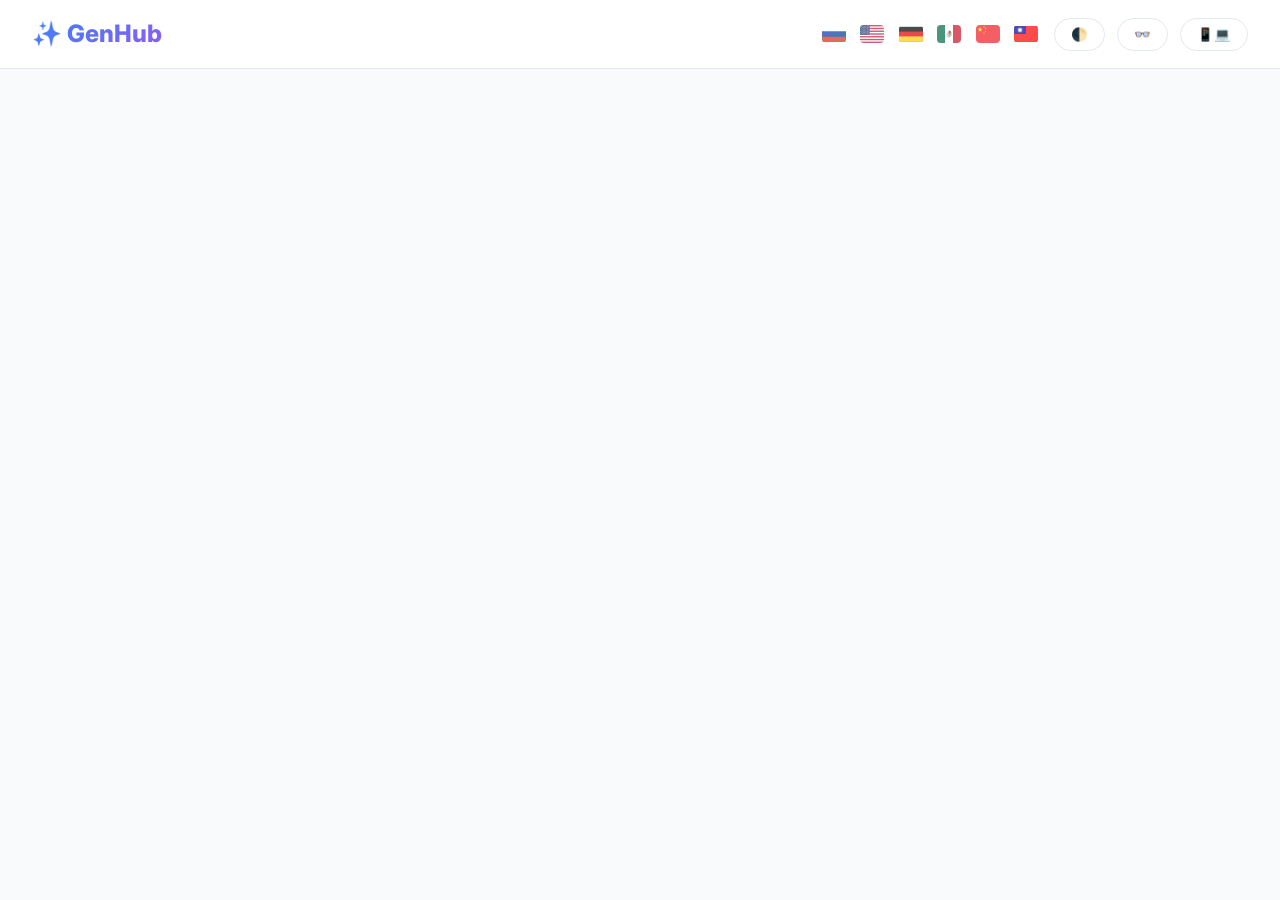
==== index.html @ 709b691a "Коммит" ====
<!DOCTYPE html><html lang="ru"><head><meta charset="UTF-8"><meta name="viewport" content="width=device-width,initial-scale=1,viewport-fit=cover"><title>Ultimate Generator Hub | 20+ tools & calculators</title><meta name="description" content="Мощнейший набор генераторов и калькуляторов: пароли, Minecraft, цвета, числа, QR, ИМТ, монетка, кубики, конвертер валют и многое другое. Адаптивный, 6 языков, доступность."><meta name="keywords" content="генератор паролей, калькулятор майнкрафт, генератор чисел, генератор имен, случайный факт, qr код, бросок кубика, конвертер валют, ИМТ, генератор цветов, генератор uuid, xkcd password, шутки, хештеги, девизы"><meta name="author" content="Generator Hub"><meta name="robots" content="index,follow"><meta name="googlebot" content="index,follow"><meta name="revisit-after" content="1 day"><meta name="language" content="ru"><meta name="distribution" content="global"><meta name="rating" content="general"><meta name="referrer" content="strict-origin-when-cross-origin"><meta name="format-detection" content="telephone=no"><meta name="theme-color" content="#1a1a2e" media="(prefers-color-scheme: dark)"><meta name="theme-color" content="#f5f5f7" media="(prefers-color-scheme: light)"><meta name="apple-mobile-web-app-capable" content="yes"><meta name="apple-mobile-web-app-status-bar-style" content="black-translucent"><meta name="apple-mobile-web-app-title" content="GenHub"><meta name="msapplication-TileColor" content="#1a1a2e"><meta name="msapplication-config" content="/browserconfig.xml"><link rel="canonical" href="https://generators-for-everyone.github.io/"><link rel="alternate" hreflang="ru" href="https://generators-for-everyone.github.io/"><link rel="alternate" hreflang="en" href="https://generators-for-everyone.github.io/?lang=en"><link rel="alternate" hreflang="de" href="https://generators-for-everyone.github.io/?lang=de"><link rel="alternate" hreflang="es" href="https://generators-for-everyone.github.io/?lang=es"><link rel="alternate" hreflang="zh-Hans" href="https://generators-for-everyone.github.io/?lang=hans"><link rel="alternate" hreflang="zh-Hant" href="https://generators-for-everyone.github.io/?lang=hant"><link rel="alternate" hreflang="x-default" href="https://generators-for-everyone.github.io/"><meta property="og:type" content="website"><meta property="og:url" content="https://generators-for-everyone.github.io/"><meta property="og:title" content="Ultimate Generator Hub"><meta property="og:description" content="20+ генераторов, калькуляторы для Minecraft, пароли, числа, QR, ИМТ, кубики и монетки – всё в одном месте."><meta property="og:image" content="https://generators-for-everyone.github.io/assets/og-image.jpg"><meta property="og:image:width" content="1200"><meta property="og:image:height" content="630"><meta property="og:locale" content="ru_RU"><meta property="og:locale:alternate" content="en_US"><meta property="og:locale:alternate" content="de_DE"><meta property="og:locale:alternate" content="es_ES"><meta property="og:locale:alternate" content="zh_CN"><meta property="og:locale:alternate" content="zh_TW"><meta property="og:site_name" content="Generator Hub"><meta name="twitter:card" content="summary_large_image"><meta name="twitter:url" content="https://generators-for-everyone.github.io/"><meta name="twitter:title" content="Ultimate Generator Hub"><meta name="twitter:description" content="Мощный мультитул: генераторы, калькуляторы, инструменты для Minecraft, доступность, 6 языков."><meta name="twitter:image" content="https://generators-for-everyone.github.io/assets/twitter-image.jpg"><link rel="icon" type="image/svg+xml" href="/assets/favicon/favicon.svg"><link rel="icon" type="image/png" sizes="16x16" href="/assets/favicon/favicon-16x16.png"><link rel="icon" type="image/png" sizes="32x32" href="/assets/favicon/favicon-32x32.png"><link rel="icon" type="image/png" sizes="48x48" href="/assets/favicon/favicon-48x48.png"><link rel="icon" type="image/png" sizes="96x96" href="/assets/favicon/favicon-96x96.png"><link rel="icon" type="image/png" sizes="120x120" href="/assets/favicon/favicon-120x120.png"><link rel="icon" type="image/png" sizes="180x180" href="/assets/favicon/favicon-180x180.png"><link rel="icon" type="image/x-icon" href="/assets/favicon/favicon.ico"><link rel="icon" type="image/webp" sizes="16x16" href="/assets/favicon/favicon-16x16.webp"><link rel="icon" type="image/webp" sizes="32x32" href="/assets/favicon/favicon-32x32.webp"><link rel="icon" type="image/webp" sizes="48x48" href="/assets/favicon/favicon-48x48.webp"><link rel="icon" type="image/webp" sizes="120x120" href="/assets/favicon/favicon-120x120.webp"><link rel="apple-touch-icon" href="/assets/favicon/apple-touch-icon.png"><link rel="apple-touch-icon" sizes="57x57" href="/assets/favicon/apple-icon-57x57.png"><link rel="apple-touch-icon" sizes="60x60" href="/assets/favicon/apple-icon-60x60.png"><link rel="apple-touch-icon" sizes="72x72" href="/assets/favicon/apple-icon-72x72.png"><link rel="apple-touch-icon" sizes="76x76" href="/assets/favicon/apple-icon-76x76.png"><link rel="apple-touch-icon" sizes="114x114" href="/assets/favicon/apple-icon-114x114.png"><link rel="apple-touch-icon" sizes="120x120" href="/assets/favicon/apple-touch-icon-120x120.png"><link rel="apple-touch-icon" sizes="144x144" href="/assets/favicon/apple-touch-icon-144x144.png"><link rel="apple-touch-icon" sizes="152x152" href="/assets/favicon/apple-touch-icon-152x152.png"><link rel="apple-touch-icon" sizes="167x167" href="/assets/favicon/apple-touch-icon-167x167.png"><link rel="apple-touch-icon" sizes="180x180" href="/assets/favicon/apple-icon-180x180.png"><link rel="mask-icon" href="/assets/favicon/maskable-icon-512x512.png" color="#5bbad5"><link rel="manifest" href="/manifest.json"><meta name="msapplication-TileImage" content="/assets/favicon/mstile-150x150.png"><meta name="msapplication-square70x70logo" content="/assets/favicon/mstile-70x70.png"><meta name="msapplication-square150x150logo" content="/assets/favicon/mstile-150x150.png"><meta name="msapplication-square310x310logo" content="/assets/favicon/mstile-310x310.png"><link rel="shortcut icon" href="/assets/favicon/favicon.ico"><link rel="preconnect" href="https://fonts.googleapis.com"><link rel="preconnect" href="https://fonts.gstatic.com" crossorigin><link href="https://fonts.googleapis.com/css2?family=Inter:opsz,wght@14..32,300..700&family=Roboto+Mono&display=swap" rel="stylesheet"><link rel="stylesheet" href="/style.css"><script src="/script.js" defer></script><script type="application/ld+json">{"@context":"https://schema.org","@type":"WebSite","name":"Ultimate Generator Hub","url":"https://generators-for-everyone.github.io/","description":"Мощнейший набор генераторов и калькуляторов","potentialAction":{"@type":"SearchAction","target":"https://generators-for-everyone.github.io/?q={search_term_string}","query-input":"required name=search_term_string"},"inLanguage":["ru","en","de","es","zh","zh"]}</script></head><body><div id="accessibility-panel" class="a11y-panel hidden"><button id="zoom-out" data-i18n="zoomOut" aria-label="Уменьшить масштаб">A-</button><button id="zoom-reset" data-i18n="zoomReset" aria-label="Сброс">A</button><button id="zoom-in" data-i18n="zoomIn" aria-label="Увеличить масштаб">A+</button><button id="toggle-serif" data-i18n="toggleSerif" aria-label="Шрифт с засечками">Serif</button><button id="toggle-contrast" data-i18n="toggleContrast" aria-label="Высокий контраст">Контраст</button></div><header class="app-header"><div class="logo" data-i18n="logo">✨ GenHub</div><div class="controls"><div class="lang-switcher"><button data-lang="ru" class="lang-btn"><img src="/assets/lang/ru.svg" alt="Русский" width="24" height="18"></button><button data-lang="en" class="lang-btn"><img src="/assets/lang/en.svg" alt="English" width="24" height="18"></button><button data-lang="de" class="lang-btn"><img src="/assets/lang/de.svg" alt="Deutsch" width="24" height="18"></button><button data-lang="es" class="lang-btn"><img src="/assets/lang/es.svg" alt="Español" width="24" height="18"></button><button data-lang="hans" class="lang-btn"><img src="/assets/lang/hans.svg" alt="简体中文" width="24" height="18"></button><button data-lang="hant" class="lang-btn"><img src="/assets/lang/hant.svg" alt="繁體中文" width="24" height="18"></button></div><button id="theme-toggle" data-i18n="themeToggle" aria-label="Тема">🌓</button><button id="accessibility-toggle" data-i18n="accessibilityToggle" aria-label="Версия для слабовидящих">👓</button><button id="version-toggle" data-i18n="versionToggle" aria-label="Версия сайта">📱💻</button></div></header><main><div class="generator-grid" id="generator-grid"></div></main><nav class="mobile-tabbar" id="mobile-tabbar"><button data-category="all" class="tab-btn active" data-i18n="tabAll">🏠 Все</button><button data-category="security" class="tab-btn" data-i18n="tabSecurity">🔐 Пароли</button><button data-category="minecraft" class="tab-btn" data-i18n="tabMinecraft">⛏️ Minecraft</button><button data-category="math" class="tab-btn" data-i18n="tabMath">📊 Калькуляторы</button><button data-category="fun" class="tab-btn" data-i18n="tabFun">🎲 Развлечения</button></nav></body></html>
---- style.css ----
*{margin:0;padding:0;box-sizing:border-box}body{font-family:'Inter',sans-serif;background:var(--bg);color:var(--text);transition:background 0.2s,color 0.2s;line-height:1.5}:root{--bg:#f8fafc;--surface:#ffffff;--text:#0f172a;--border:#e2e8f0;--primary:#3b82f6;--primary-dark:#2563eb;--card-shadow:0 4px 6px -1px rgb(0 0 0 / 0.1)}body.dark{--bg:#0f172a;--surface:#1e293b;--text:#f1f5f9;--border:#334155;--primary:#60a5fa}body.high-contrast{--bg:#000000;--surface:#111111;--text:#ffffff;--border:#ffffff;--primary:#ffff00;--primary-dark:#cccc00}body.serif{font-family:'Times New Roman',Georgia,serif}body.mobile-view .generator-grid{max-width:480px;margin:0 auto}body.zoom-125{font-size:1.25rem}body.zoom-150{font-size:1.5rem}.app-header{display:flex;justify-content:space-between;align-items:center;padding:1rem 2rem;background:var(--surface);border-bottom:1px solid var(--border);position:sticky;top:0;z-index:100;flex-wrap:wrap;gap:1rem}.logo{font-size:1.5rem;font-weight:800;background:linear-gradient(135deg,var(--primary),#8b5cf6);-webkit-background-clip:text;background-clip:text;color:transparent}.controls{display:flex;gap:0.75rem;align-items:center}.lang-switcher{display:flex;gap:0.4rem;flex-wrap:wrap}.lang-btn{background:none;border:none;cursor:pointer;opacity:0.7;transition:0.2s;padding:4px;border-radius:8px}.lang-btn.active{opacity:1;background:var(--primary);padding:4px 8px}.lang-btn img{display:block;border-radius:4px}button{background:var(--surface);border:1px solid var(--border);padding:0.5rem 1rem;border-radius:40px;cursor:pointer;font-weight:500;color:var(--text);transition:0.2s}button:hover{background:var(--primary);color:white;border-color:var(--primary)}.a11y-panel{background:var(--surface);border-bottom:2px solid var(--primary);padding:0.75rem 2rem;display:flex;gap:1rem;flex-wrap:wrap;justify-content:center;position:sticky;top:70px;z-index:99;backdrop-filter:blur(8px)}.a11y-panel.hidden{display:none}.generator-grid{display:grid;grid-template-columns:repeat(auto-fill,minmax(340px,1fr));gap:1.5rem;padding:2rem;max-width:1600px;margin:0 auto}.card{background:var(--surface);border-radius:24px;padding:1.5rem;border:1px solid var(--border);box-shadow:var(--card-shadow);transition:transform 0.2s,box-shadow 0.2s}.card:hover{transform:translateY(-4px);box-shadow:0 20px 25px -12px rgb(0 0 0 / 0.25)}.card h3{font-size:1.4rem;margin-bottom:0.75rem;display:flex;align-items:center;gap:0.5rem}.card .output{background:var(--bg);padding:0.75rem;border-radius:16px;font-family:'Roboto Mono',monospace;word-break:break-all;margin:1rem 0;border:1px solid var(--border)}.input-group{display:flex;flex-wrap:wrap;gap:0.5rem;margin-bottom:1rem;align-items:center}input,select{background:var(--bg);border:1px solid var(--border);padding:0.5rem 0.75rem;border-radius:12px;color:var(--text);flex:1}.btn-generate{background:var(--primary);color:white;border:none;padding:0.5rem 1.2rem;font-weight:600}.btn-generate:hover{background:var(--primary-dark)}.mobile-tabbar{display:none;position:fixed;bottom:0;left:0;right:0;background:var(--surface);border-top:1px solid var(--border);padding:0.5rem;justify-content:space-around;z-index:200;backdrop-filter:blur(12px)}.tab-btn{background:transparent;border:none;font-size:0.85rem;padding:0.5rem;flex:1;text-align:center}.tab-btn.active{background:var(--primary);color:white;border-radius:40px}@media (max-width:768px){.generator-grid{padding:1rem;gap:1rem}.app-header{padding:0.75rem 1rem}.mobile-tabbar{display:flex}.controls .lang-switcher button img{width:20px;height:15px}}@media (max-width:480px){.generator-grid{grid-template-columns:1fr}.card{padding:1rem}}
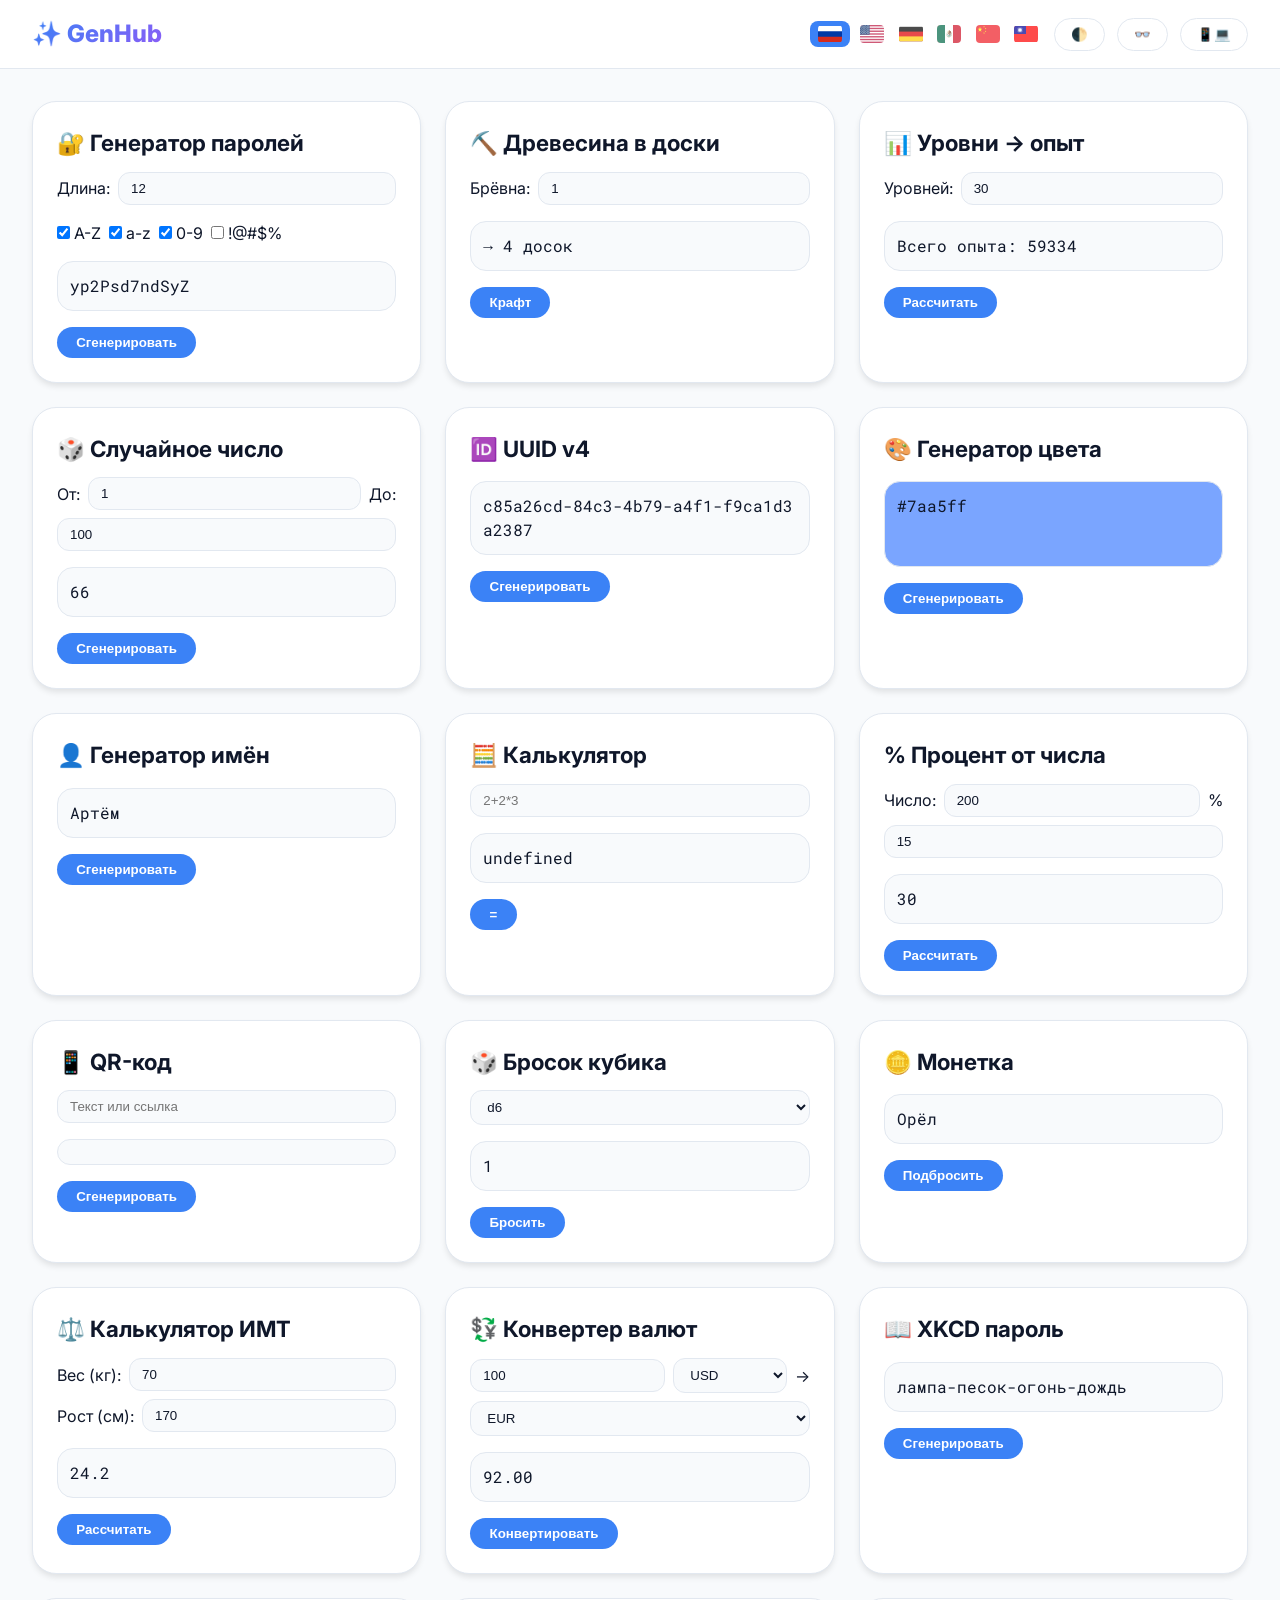
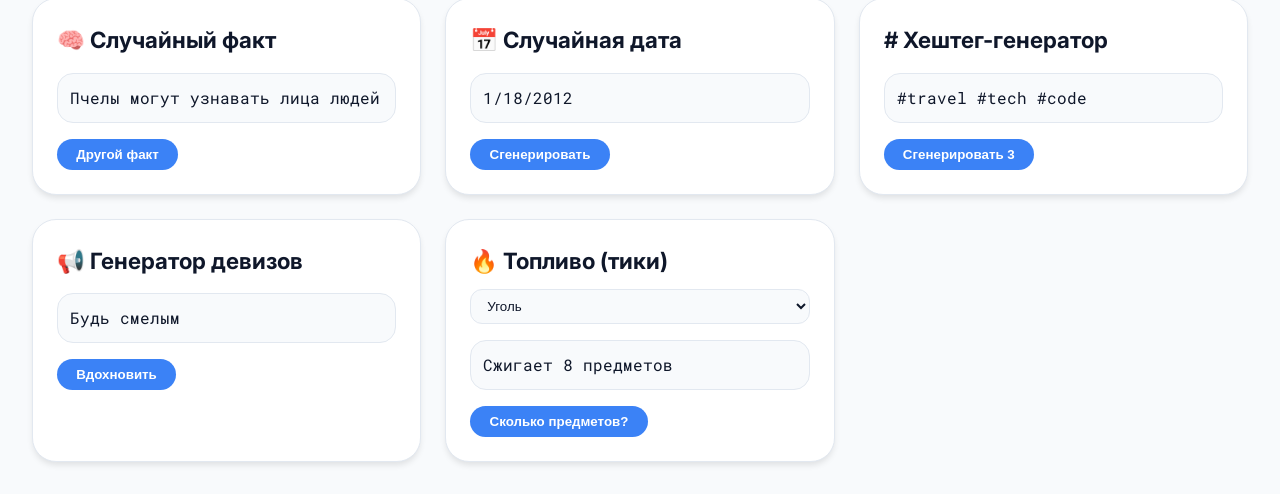
==== commit a4b1610e: "Коммит" ====
--- a/index.html
+++ b/index.html
@@ -1 +1 @@
-<!DOCTYPE html><html lang="ru"><head><meta charset="UTF-8"><meta name="viewport" content="width=device-width,initial-scale=1,viewport-fit=cover"><title>Ultimate Generator Hub | 20+ tools & calculators</title><meta name="description" content="Мощнейший набор генераторов и калькуляторов: пароли, Minecraft, цвета, числа, QR, ИМТ, монетка, кубики, конвертер валют и многое другое. Адаптивный, 6 языков, доступность."><meta name="keywords" content="генератор паролей, калькулятор майнкрафт, генератор чисел, генератор имен, случайный факт, qr код, бросок кубика, конвертер валют, ИМТ, генератор цветов, генератор uuid, xkcd password, шутки, хештеги, девизы"><meta name="author" content="Generator Hub"><meta name="robots" content="index,follow"><meta name="googlebot" content="index,follow"><meta name="revisit-after" content="1 day"><meta name="language" content="ru"><meta name="distribution" content="global"><meta name="rating" content="general"><meta name="referrer" content="strict-origin-when-cross-origin"><meta name="format-detection" content="telephone=no"><meta name="theme-color" content="#1a1a2e" media="(prefers-color-scheme: dark)"><meta name="theme-color" content="#f5f5f7" media="(prefers-color-scheme: light)"><meta name="apple-mobile-web-app-capable" content="yes"><meta name="apple-mobile-web-app-status-bar-style" content="black-translucent"><meta name="apple-mobile-web-app-title" content="GenHub"><meta name="msapplication-TileColor" content="#1a1a2e"><meta name="msapplication-config" content="/browserconfig.xml"><link rel="canonical" href="https://generators-for-everyone.github.io/"><link rel="alternate" hreflang="ru" href="https://generators-for-everyone.github.io/"><link rel="alternate" hreflang="en" href="https://generators-for-everyone.github.io/?lang=en"><link rel="alternate" hreflang="de" href="https://generators-for-everyone.github.io/?lang=de"><link rel="alternate" hreflang="es" href="https://generators-for-everyone.github.io/?lang=es"><link rel="alternate" hreflang="zh-Hans" href="https://generators-for-everyone.github.io/?lang=hans"><link rel="alternate" hreflang="zh-Hant" href="https://generators-for-everyone.github.io/?lang=hant"><link rel="alternate" hreflang="x-default" href="https://generators-for-everyone.github.io/"><meta property="og:type" content="website"><meta property="og:url" content="https://generators-for-everyone.github.io/"><meta property="og:title" content="Ultimate Generator Hub"><meta property="og:description" content="20+ генераторов, калькуляторы для Minecraft, пароли, числа, QR, ИМТ, кубики и монетки – всё в одном месте."><meta property="og:image" content="https://generators-for-everyone.github.io/assets/og-image.jpg"><meta property="og:image:width" content="1200"><meta property="og:image:height" content="630"><meta property="og:locale" content="ru_RU"><meta property="og:locale:alternate" content="en_US"><meta property="og:locale:alternate" content="de_DE"><meta property="og:locale:alternate" content="es_ES"><meta property="og:locale:alternate" content="zh_CN"><meta property="og:locale:alternate" content="zh_TW"><meta property="og:site_name" content="Generator Hub"><meta name="twitter:card" content="summary_large_image"><meta name="twitter:url" content="https://generators-for-everyone.github.io/"><meta name="twitter:title" content="Ultimate Generator Hub"><meta name="twitter:description" content="Мощный мультитул: генераторы, калькуляторы, инструменты для Minecraft, доступность, 6 языков."><meta name="twitter:image" content="https://generators-for-everyone.github.io/assets/twitter-image.jpg"><link rel="icon" type="image/svg+xml" href="/assets/favicon/favicon.svg"><link rel="icon" type="image/png" sizes="16x16" href="/assets/favicon/favicon-16x16.png"><link rel="icon" type="image/png" sizes="32x32" href="/assets/favicon/favicon-32x32.png"><link rel="icon" type="image/png" sizes="48x48" href="/assets/favicon/favicon-48x48.png"><link rel="icon" type="image/png" sizes="96x96" href="/assets/favicon/favicon-96x96.png"><link rel="icon" type="image/png" sizes="120x120" href="/assets/favicon/favicon-120x120.png"><link rel="icon" type="image/png" sizes="180x180" href="/assets/favicon/favicon-180x180.png"><link rel="icon" type="image/x-icon" href="/assets/favicon/favicon.ico"><link rel="icon" type="image/webp" sizes="16x16" href="/assets/favicon/favicon-16x16.webp"><link rel="icon" type="image/webp" sizes="32x32" href="/assets/favicon/favicon-32x32.webp"><link rel="icon" type="image/webp" sizes="48x48" href="/assets/favicon/favicon-48x48.webp"><link rel="icon" type="image/webp" sizes="120x120" href="/assets/favicon/favicon-120x120.webp"><link rel="apple-touch-icon" href="/assets/favicon/apple-touch-icon.png"><link rel="apple-touch-icon" sizes="57x57" href="/assets/favicon/apple-icon-57x57.png"><link rel="apple-touch-icon" sizes="60x60" href="/assets/favicon/apple-icon-60x60.png"><link rel="apple-touch-icon" sizes="72x72" href="/assets/favicon/apple-icon-72x72.png"><link rel="apple-touch-icon" sizes="76x76" href="/assets/favicon/apple-icon-76x76.png"><link rel="apple-touch-icon" sizes="114x114" href="/assets/favicon/apple-icon-114x114.png"><link rel="apple-touch-icon" sizes="120x120" href="/assets/favicon/apple-touch-icon-120x120.png"><link rel="apple-touch-icon" sizes="144x144" href="/assets/favicon/apple-touch-icon-144x144.png"><link rel="apple-touch-icon" sizes="152x152" href="/assets/favicon/apple-touch-icon-152x152.png"><link rel="apple-touch-icon" sizes="167x167" href="/assets/favicon/apple-touch-icon-167x167.png"><link rel="apple-touch-icon" sizes="180x180" href="/assets/favicon/apple-icon-180x180.png"><link rel="mask-icon" href="/assets/favicon/maskable-icon-512x512.png" color="#5bbad5"><link rel="manifest" href="/manifest.json"><meta name="msapplication-TileImage" content="/assets/favicon/mstile-150x150.png"><meta name="msapplication-square70x70logo" content="/assets/favicon/mstile-70x70.png"><meta name="msapplication-square150x150logo" content="/assets/favicon/mstile-150x150.png"><meta name="msapplication-square310x310logo" content="/assets/favicon/mstile-310x310.png"><link rel="shortcut icon" href="/assets/favicon/favicon.ico"><link rel="preconnect" href="https://fonts.googleapis.com"><link rel="preconnect" href="https://fonts.gstatic.com" crossorigin><link href="https://fonts.googleapis.com/css2?family=Inter:opsz,wght@14..32,300..700&family=Roboto+Mono&display=swap" rel="stylesheet"><link rel="stylesheet" href="/style.css"><script src="/script.js" defer></script><script type="application/ld+json">{"@context":"https://schema.org","@type":"WebSite","name":"Ultimate Generator Hub","url":"https://generators-for-everyone.github.io/","description":"Мощнейший набор генераторов и калькуляторов","potentialAction":{"@type":"SearchAction","target":"https://generators-for-everyone.github.io/?q={search_term_string}","query-input":"required name=search_term_string"},"inLanguage":["ru","en","de","es","zh","zh"]}</script></head><body><div id="accessibility-panel" class="a11y-panel hidden"><button id="zoom-out" data-i18n="zoomOut" aria-label="Уменьшить масштаб">A-</button><button id="zoom-reset" data-i18n="zoomReset" aria-label="Сброс">A</button><button id="zoom-in" data-i18n="zoomIn" aria-label="Увеличить масштаб">A+</button><button id="toggle-serif" data-i18n="toggleSerif" aria-label="Шрифт с засечками">Serif</button><button id="toggle-contrast" data-i18n="toggleContrast" aria-label="Высокий контраст">Контраст</button></div><header class="app-header"><div class="logo" data-i18n="logo">✨ GenHub</div><div class="controls"><div class="lang-switcher"><button data-lang="ru" class="lang-btn"><img src="/assets/lang/ru.svg" alt="Русский" width="24" height="18"></button><button data-lang="en" class="lang-btn"><img src="/assets/lang/en.svg" alt="English" width="24" height="18"></button><button data-lang="de" class="lang-btn"><img src="/assets/lang/de.svg" alt="Deutsch" width="24" height="18"></button><button data-lang="es" class="lang-btn"><img src="/assets/lang/es.svg" alt="Español" width="24" height="18"></button><button data-lang="hans" class="lang-btn"><img src="/assets/lang/hans.svg" alt="简体中文" width="24" height="18"></button><button data-lang="hant" class="lang-btn"><img src="/assets/lang/hant.svg" alt="繁體中文" width="24" height="18"></button></div><button id="theme-toggle" data-i18n="themeToggle" aria-label="Тема">🌓</button><button id="accessibility-toggle" data-i18n="accessibilityToggle" aria-label="Версия для слабовидящих">👓</button><button id="version-toggle" data-i18n="versionToggle" aria-label="Версия сайта">📱💻</button></div></header><main><div class="generator-grid" id="generator-grid"></div></main><nav class="mobile-tabbar" id="mobile-tabbar"><button data-category="all" class="tab-btn active" data-i18n="tabAll">🏠 Все</button><button data-category="security" class="tab-btn" data-i18n="tabSecurity">🔐 Пароли</button><button data-category="minecraft" class="tab-btn" data-i18n="tabMinecraft">⛏️ Minecraft</button><button data-category="math" class="tab-btn" data-i18n="tabMath">📊 Калькуляторы</button><button data-category="fun" class="tab-btn" data-i18n="tabFun">🎲 Развлечения</button></nav></body></html>+<!DOCTYPE html><html lang="ru"><head><meta charset="UTF-8"><meta name="viewport" content="width=device-width,initial-scale=1,viewport-fit=cover"><title>Ultimate Generator Hub | 20+ tools & calculators</title><meta name="p:domain_verify" content="9713b4cb88685060920055e801788391"/><meta name="description" content="Мощнейший набор генераторов и калькуляторов: пароли, Minecraft, цвета, числа, QR, ИМТ, монетка, кубики, конвертер валют и многое другое. Адаптивный, 6 языков, доступность."><meta name="keywords" content="генератор паролей, калькулятор майнкрафт, генератор чисел, генератор имен, случайный факт, qr код, бросок кубика, конвертер валют, ИМТ, генератор цветов, генератор uuid, xkcd password, шутки, хештеги, девизы"><meta name="author" content="Generator Hub"><meta name="robots" content="index,follow"><meta name="googlebot" content="index,follow"><meta name="revisit-after" content="1 day"><meta name="language" content="ru"><meta name="distribution" content="global"><meta name="rating" content="general"><meta name="referrer" content="strict-origin-when-cross-origin"><meta name="format-detection" content="telephone=no"><meta name="theme-color" content="#1a1a2e" media="(prefers-color-scheme: dark)"><meta name="theme-color" content="#f5f5f7" media="(prefers-color-scheme: light)"><meta name="mobile-web-app-capable" content="yes"><meta name="apple-mobile-web-app-status-bar-style" content="black-translucent"><meta name="apple-mobile-web-app-title" content="GenHub"><meta name="msapplication-TileColor" content="#1a1a2e"><meta name="msapplication-config" content="/browserconfig.xml"><link rel="canonical" href="https://generators-for-everyone.github.io/"><link rel="alternate" hreflang="ru" href="https://generators-for-everyone.github.io/"><link rel="alternate" hreflang="en" href="https://generators-for-everyone.github.io/?lang=en"><link rel="alternate" hreflang="de" href="https://generators-for-everyone.github.io/?lang=de"><link rel="alternate" hreflang="es" href="https://generators-for-everyone.github.io/?lang=es"><link rel="alternate" hreflang="zh-Hans" href="https://generators-for-everyone.github.io/?lang=hans"><link rel="alternate" hreflang="zh-Hant" href="https://generators-for-everyone.github.io/?lang=hant"><link rel="alternate" hreflang="x-default" href="https://generators-for-everyone.github.io/"><meta property="og:type" content="website"><meta property="og:url" content="https://generators-for-everyone.github.io/"><meta property="og:title" content="Ultimate Generator Hub"><meta property="og:description" content="20+ генераторов, калькуляторы для Minecraft, пароли, числа, QR, ИМТ, кубики и монетки – всё в одном месте."><meta property="og:image" content="https://generators-for-everyone.github.io/assets/og-image.jpg"><meta property="og:image:width" content="1200"><meta property="og:image:height" content="630"><meta property="og:locale" content="ru_RU"><meta property="og:locale:alternate" content="en_US"><meta property="og:locale:alternate" content="de_DE"><meta property="og:locale:alternate" content="es_ES"><meta property="og:locale:alternate" content="zh_CN"><meta property="og:locale:alternate" content="zh_TW"><meta property="og:site_name" content="Generator Hub"><meta name="twitter:card" content="summary_large_image"><meta name="twitter:url" content="https://generators-for-everyone.github.io/"><meta name="twitter:title" content="Ultimate Generator Hub"><meta name="twitter:description" content="Мощный мультитул: генераторы, калькуляторы, инструменты для Minecraft, доступность, 6 языков."><meta name="twitter:image" content="https://generators-for-everyone.github.io/assets/twitter-image.jpg"><link rel="icon" type="image/svg+xml" href="/assets/favicon/favicon.svg"><link rel="icon" type="image/png" sizes="16x16" href="/assets/favicon/favicon-16x16.png"><link rel="icon" type="image/png" sizes="32x32" href="/assets/favicon/favicon-32x32.png"><link rel="icon" type="image/png" sizes="48x48" href="/assets/favicon/favicon-48x48.png"><link rel="icon" type="image/png" sizes="96x96" href="/assets/favicon/favicon-96x96.png"><link rel="icon" type="image/png" sizes="120x120" href="/assets/favicon/favicon-120x120.png"><link rel="icon" type="image/png" sizes="180x180" href="/assets/favicon/favicon-180x180.png"><link rel="icon" type="image/x-icon" href="/assets/favicon/favicon.ico"><link rel="icon" type="image/webp" sizes="16x16" href="/assets/favicon/favicon-16x16.webp"><link rel="icon" type="image/webp" sizes="32x32" href="/assets/favicon/favicon-32x32.webp"><link rel="icon" type="image/webp" sizes="48x48" href="/assets/favicon/favicon-48x48.webp"><link rel="icon" type="image/webp" sizes="120x120" href="/assets/favicon/favicon-120x120.webp"><link rel="apple-touch-icon" href="/assets/favicon/apple-touch-icon.png"><link rel="apple-touch-icon" sizes="57x57" href="/assets/favicon/apple-icon-57x57.png"><link rel="apple-touch-icon" sizes="60x60" href="/assets/favicon/apple-icon-60x60.png"><link rel="apple-touch-icon" sizes="72x72" href="/assets/favicon/apple-icon-72x72.png"><link rel="apple-touch-icon" sizes="76x76" href="/assets/favicon/apple-icon-76x76.png"><link rel="apple-touch-icon" sizes="114x114" href="/assets/favicon/apple-icon-114x114.png"><link rel="apple-touch-icon" sizes="120x120" href="/assets/favicon/apple-touch-icon-120x120.png"><link rel="apple-touch-icon" sizes="144x144" href="/assets/favicon/apple-touch-icon-144x144.png"><link rel="apple-touch-icon" sizes="152x152" href="/assets/favicon/apple-touch-icon-152x152.png"><link rel="apple-touch-icon" sizes="167x167" href="/assets/favicon/apple-touch-icon-167x167.png"><link rel="apple-touch-icon" sizes="180x180" href="/assets/favicon/apple-icon-180x180.png"><link rel="mask-icon" href="/assets/favicon/maskable-icon-512x512.png" color="#5bbad5"><link rel="manifest" href="/manifest.json"><meta name="msapplication-TileImage" content="/assets/favicon/mstile-150x150.png"><meta name="msapplication-square70x70logo" content="/assets/favicon/mstile-70x70.png"><meta name="msapplication-square150x150logo" content="/assets/favicon/mstile-150x150.png"><meta name="msapplication-square310x310logo" content="/assets/favicon/mstile-310x310.png"><link rel="shortcut icon" href="/assets/favicon/favicon.ico"><link rel="preconnect" href="https://fonts.googleapis.com"><link rel="preconnect" href="https://fonts.gstatic.com" crossorigin><link href="https://fonts.googleapis.com/css2?family=Inter:opsz,wght@14..32,300..700&family=Roboto+Mono&display=swap" rel="stylesheet"><link rel="stylesheet" href="/style.css"><script src="/script.js" defer></script><script type="application/ld+json">{"@context":"https://schema.org","@type":"WebSite","name":"Ultimate Generator Hub","url":"https://generators-for-everyone.github.io/","description":"Мощнейший набор генераторов и калькуляторов","potentialAction":{"@type":"SearchAction","target":"https://generators-for-everyone.github.io/?q={search_term_string}","query-input":"required name=search_term_string"},"inLanguage":["ru","en","de","es","zh","zh"]}</script></head><body><div id="accessibility-panel" class="a11y-panel hidden"><button id="zoom-out" data-i18n="zoomOut" aria-label="Уменьшить масштаб">A-</button><button id="zoom-reset" data-i18n="zoomReset" aria-label="Сброс">A</button><button id="zoom-in" data-i18n="zoomIn" aria-label="Увеличить масштаб">A+</button><button id="toggle-serif" data-i18n="toggleSerif" aria-label="Шрифт с засечками">Serif</button><button id="toggle-contrast" data-i18n="toggleContrast" aria-label="Высокий контраст">Контраст</button></div><header class="app-header"><div class="logo" data-i18n="logo">✨ GenHub</div><div class="controls"><div class="lang-switcher"><button data-lang="ru" class="lang-btn"><img src="/assets/lang/ru.svg" alt="Русский" width="24" height="18"></button><button data-lang="en" class="lang-btn"><img src="/assets/lang/en.svg" alt="English" width="24" height="18"></button><button data-lang="de" class="lang-btn"><img src="/assets/lang/de.svg" alt="Deutsch" width="24" height="18"></button><button data-lang="es" class="lang-btn"><img src="/assets/lang/es.svg" alt="Español" width="24" height="18"></button><button data-lang="hans" class="lang-btn"><img src="/assets/lang/hans.svg" alt="简体中文" width="24" height="18"></button><button data-lang="hant" class="lang-btn"><img src="/assets/lang/hant.svg" alt="繁體中文" width="24" height="18"></button></div><button id="theme-toggle" data-i18n="themeToggle" aria-label="Тема">🌓</button><button id="accessibility-toggle" data-i18n="accessibilityToggle" aria-label="Версия для слабовидящих">👓</button><button id="version-toggle" data-i18n="versionToggle" aria-label="Версия сайта">📱💻</button></div></header><main><div class="generator-grid" id="generator-grid"></div></main><nav class="mobile-tabbar" id="mobile-tabbar"><button data-category="all" class="tab-btn active" data-i18n="tabAll">🏠 Все</button><button data-category="security" class="tab-btn" data-i18n="tabSecurity">🔐 Пароли</button><button data-category="minecraft" class="tab-btn" data-i18n="tabMinecraft">⛏️ Minecraft</button><button data-category="math" class="tab-btn" data-i18n="tabMath">📊 Калькуляторы</button><button data-category="fun" class="tab-btn" data-i18n="tabFun">🎲 Развлечения</button></nav></body></html>
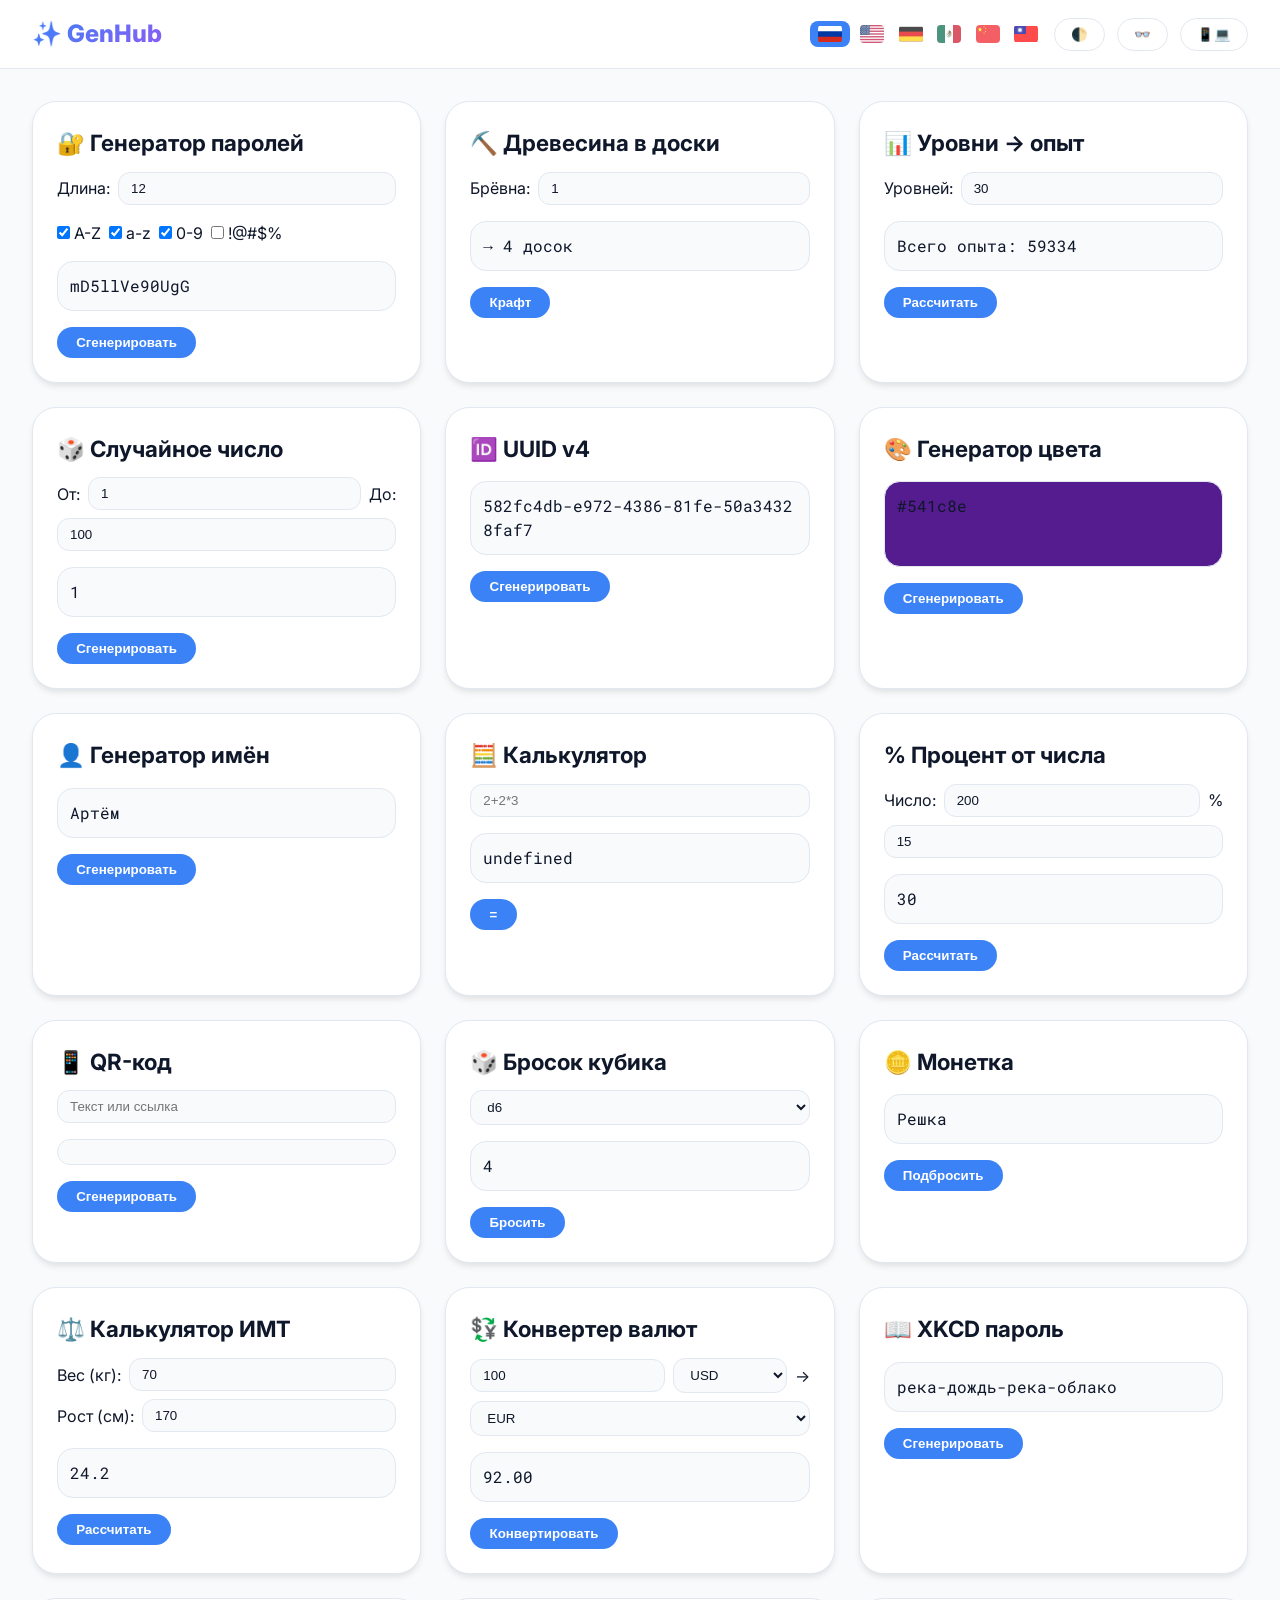
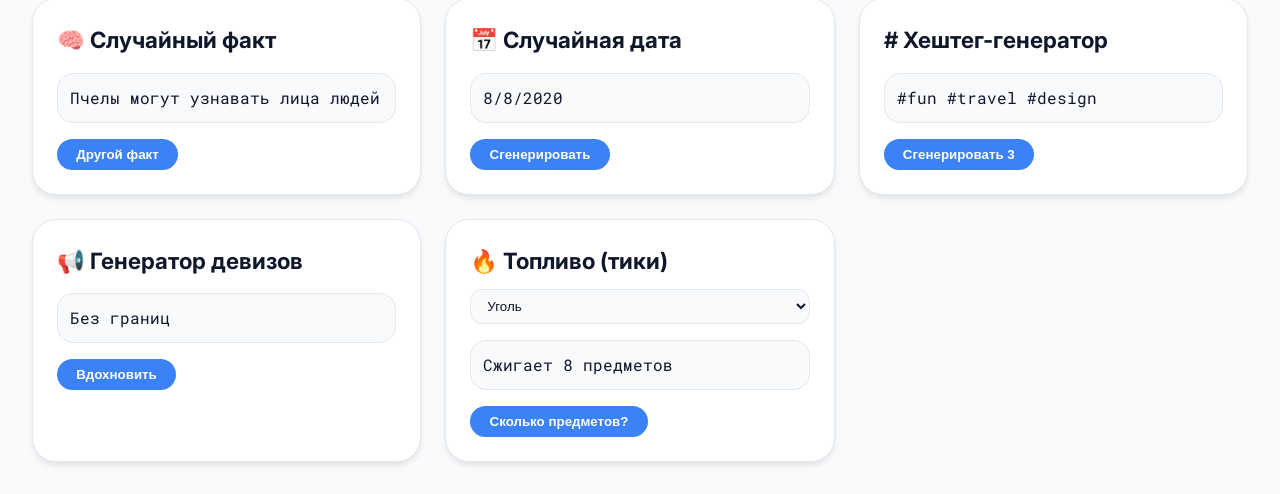
==== commit 20736f0b: "Коммит" ====
--- a/index.html
+++ b/index.html
@@ -1 +1 @@
-<!DOCTYPE html><html lang="ru"><head><meta charset="UTF-8"><meta name="viewport" content="width=device-width,initial-scale=1,viewport-fit=cover"><title>Ultimate Generator Hub | 20+ tools & calculators</title><meta name="p:domain_verify" content="9713b4cb88685060920055e801788391"/><meta name="description" content="Мощнейший набор генераторов и калькуляторов: пароли, Minecraft, цвета, числа, QR, ИМТ, монетка, кубики, конвертер валют и многое другое. Адаптивный, 6 языков, доступность."><meta name="keywords" content="генератор паролей, калькулятор майнкрафт, генератор чисел, генератор имен, случайный факт, qr код, бросок кубика, конвертер валют, ИМТ, генератор цветов, генератор uuid, xkcd password, шутки, хештеги, девизы"><meta name="author" content="Generator Hub"><meta name="robots" content="index,follow"><meta name="googlebot" content="index,follow"><meta name="revisit-after" content="1 day"><meta name="language" content="ru"><meta name="distribution" content="global"><meta name="rating" content="general"><meta name="referrer" content="strict-origin-when-cross-origin"><meta name="format-detection" content="telephone=no"><meta name="theme-color" content="#1a1a2e" media="(prefers-color-scheme: dark)"><meta name="theme-color" content="#f5f5f7" media="(prefers-color-scheme: light)"><meta name="mobile-web-app-capable" content="yes"><meta name="apple-mobile-web-app-status-bar-style" content="black-translucent"><meta name="apple-mobile-web-app-title" content="GenHub"><meta name="msapplication-TileColor" content="#1a1a2e"><meta name="msapplication-config" content="/browserconfig.xml"><link rel="canonical" href="https://generators-for-everyone.github.io/"><link rel="alternate" hreflang="ru" href="https://generators-for-everyone.github.io/"><link rel="alternate" hreflang="en" href="https://generators-for-everyone.github.io/?lang=en"><link rel="alternate" hreflang="de" href="https://generators-for-everyone.github.io/?lang=de"><link rel="alternate" hreflang="es" href="https://generators-for-everyone.github.io/?lang=es"><link rel="alternate" hreflang="zh-Hans" href="https://generators-for-everyone.github.io/?lang=hans"><link rel="alternate" hreflang="zh-Hant" href="https://generators-for-everyone.github.io/?lang=hant"><link rel="alternate" hreflang="x-default" href="https://generators-for-everyone.github.io/"><meta property="og:type" content="website"><meta property="og:url" content="https://generators-for-everyone.github.io/"><meta property="og:title" content="Ultimate Generator Hub"><meta property="og:description" content="20+ генераторов, калькуляторы для Minecraft, пароли, числа, QR, ИМТ, кубики и монетки – всё в одном месте."><meta property="og:image" content="https://generators-for-everyone.github.io/assets/og-image.jpg"><meta property="og:image:width" content="1200"><meta property="og:image:height" content="630"><meta property="og:locale" content="ru_RU"><meta property="og:locale:alternate" content="en_US"><meta property="og:locale:alternate" content="de_DE"><meta property="og:locale:alternate" content="es_ES"><meta property="og:locale:alternate" content="zh_CN"><meta property="og:locale:alternate" content="zh_TW"><meta property="og:site_name" content="Generator Hub"><meta name="twitter:card" content="summary_large_image"><meta name="twitter:url" content="https://generators-for-everyone.github.io/"><meta name="twitter:title" content="Ultimate Generator Hub"><meta name="twitter:description" content="Мощный мультитул: генераторы, калькуляторы, инструменты для Minecraft, доступность, 6 языков."><meta name="twitter:image" content="https://generators-for-everyone.github.io/assets/twitter-image.jpg"><link rel="icon" type="image/svg+xml" href="/assets/favicon/favicon.svg"><link rel="icon" type="image/png" sizes="16x16" href="/assets/favicon/favicon-16x16.png"><link rel="icon" type="image/png" sizes="32x32" href="/assets/favicon/favicon-32x32.png"><link rel="icon" type="image/png" sizes="48x48" href="/assets/favicon/favicon-48x48.png"><link rel="icon" type="image/png" sizes="96x96" href="/assets/favicon/favicon-96x96.png"><link rel="icon" type="image/png" sizes="120x120" href="/assets/favicon/favicon-120x120.png"><link rel="icon" type="image/png" sizes="180x180" href="/assets/favicon/favicon-180x180.png"><link rel="icon" type="image/x-icon" href="/assets/favicon/favicon.ico"><link rel="icon" type="image/webp" sizes="16x16" href="/assets/favicon/favicon-16x16.webp"><link rel="icon" type="image/webp" sizes="32x32" href="/assets/favicon/favicon-32x32.webp"><link rel="icon" type="image/webp" sizes="48x48" href="/assets/favicon/favicon-48x48.webp"><link rel="icon" type="image/webp" sizes="120x120" href="/assets/favicon/favicon-120x120.webp"><link rel="apple-touch-icon" href="/assets/favicon/apple-touch-icon.png"><link rel="apple-touch-icon" sizes="57x57" href="/assets/favicon/apple-icon-57x57.png"><link rel="apple-touch-icon" sizes="60x60" href="/assets/favicon/apple-icon-60x60.png"><link rel="apple-touch-icon" sizes="72x72" href="/assets/favicon/apple-icon-72x72.png"><link rel="apple-touch-icon" sizes="76x76" href="/assets/favicon/apple-icon-76x76.png"><link rel="apple-touch-icon" sizes="114x114" href="/assets/favicon/apple-icon-114x114.png"><link rel="apple-touch-icon" sizes="120x120" href="/assets/favicon/apple-touch-icon-120x120.png"><link rel="apple-touch-icon" sizes="144x144" href="/assets/favicon/apple-touch-icon-144x144.png"><link rel="apple-touch-icon" sizes="152x152" href="/assets/favicon/apple-touch-icon-152x152.png"><link rel="apple-touch-icon" sizes="167x167" href="/assets/favicon/apple-touch-icon-167x167.png"><link rel="apple-touch-icon" sizes="180x180" href="/assets/favicon/apple-icon-180x180.png"><link rel="mask-icon" href="/assets/favicon/maskable-icon-512x512.png" color="#5bbad5"><link rel="manifest" href="/manifest.json"><meta name="msapplication-TileImage" content="/assets/favicon/mstile-150x150.png"><meta name="msapplication-square70x70logo" content="/assets/favicon/mstile-70x70.png"><meta name="msapplication-square150x150logo" content="/assets/favicon/mstile-150x150.png"><meta name="msapplication-square310x310logo" content="/assets/favicon/mstile-310x310.png"><link rel="shortcut icon" href="/assets/favicon/favicon.ico"><link rel="preconnect" href="https://fonts.googleapis.com"><link rel="preconnect" href="https://fonts.gstatic.com" crossorigin><link href="https://fonts.googleapis.com/css2?family=Inter:opsz,wght@14..32,300..700&family=Roboto+Mono&display=swap" rel="stylesheet"><link rel="stylesheet" href="/style.css"><script src="/script.js" defer></script><script type="application/ld+json">{"@context":"https://schema.org","@type":"WebSite","name":"Ultimate Generator Hub","url":"https://generators-for-everyone.github.io/","description":"Мощнейший набор генераторов и калькуляторов","potentialAction":{"@type":"SearchAction","target":"https://generators-for-everyone.github.io/?q={search_term_string}","query-input":"required name=search_term_string"},"inLanguage":["ru","en","de","es","zh","zh"]}</script></head><body><div id="accessibility-panel" class="a11y-panel hidden"><button id="zoom-out" data-i18n="zoomOut" aria-label="Уменьшить масштаб">A-</button><button id="zoom-reset" data-i18n="zoomReset" aria-label="Сброс">A</button><button id="zoom-in" data-i18n="zoomIn" aria-label="Увеличить масштаб">A+</button><button id="toggle-serif" data-i18n="toggleSerif" aria-label="Шрифт с засечками">Serif</button><button id="toggle-contrast" data-i18n="toggleContrast" aria-label="Высокий контраст">Контраст</button></div><header class="app-header"><div class="logo" data-i18n="logo">✨ GenHub</div><div class="controls"><div class="lang-switcher"><button data-lang="ru" class="lang-btn"><img src="/assets/lang/ru.svg" alt="Русский" width="24" height="18"></button><button data-lang="en" class="lang-btn"><img src="/assets/lang/en.svg" alt="English" width="24" height="18"></button><button data-lang="de" class="lang-btn"><img src="/assets/lang/de.svg" alt="Deutsch" width="24" height="18"></button><button data-lang="es" class="lang-btn"><img src="/assets/lang/es.svg" alt="Español" width="24" height="18"></button><button data-lang="hans" class="lang-btn"><img src="/assets/lang/hans.svg" alt="简体中文" width="24" height="18"></button><button data-lang="hant" class="lang-btn"><img src="/assets/lang/hant.svg" alt="繁體中文" width="24" height="18"></button></div><button id="theme-toggle" data-i18n="themeToggle" aria-label="Тема">🌓</button><button id="accessibility-toggle" data-i18n="accessibilityToggle" aria-label="Версия для слабовидящих">👓</button><button id="version-toggle" data-i18n="versionToggle" aria-label="Версия сайта">📱💻</button></div></header><main><div class="generator-grid" id="generator-grid"></div></main><nav class="mobile-tabbar" id="mobile-tabbar"><button data-category="all" class="tab-btn active" data-i18n="tabAll">🏠 Все</button><button data-category="security" class="tab-btn" data-i18n="tabSecurity">🔐 Пароли</button><button data-category="minecraft" class="tab-btn" data-i18n="tabMinecraft">⛏️ Minecraft</button><button data-category="math" class="tab-btn" data-i18n="tabMath">📊 Калькуляторы</button><button data-category="fun" class="tab-btn" data-i18n="tabFun">🎲 Развлечения</button></nav></body></html>+<!DOCTYPE html><html lang="ru"><head><meta charset="UTF-8"><meta name="viewport" content="width=device-width,initial-scale=1,viewport-fit=cover"><title>Ultimate Generator Hub | 20+ tools & calculators</title><meta name="p:domain_verify" content="9713b4cb88685060920055e801788391"/><script type="text/javascript">(function(m,e,t,r,i,k,a){m[i]=m[i]||function(){(m[i].a=m[i].a||[]).push(arguments)};m[i].l=1*new Date();for(var j=0;j<document.scripts.length;j++){if(document.scripts[j].src===r){return;}}k=e.createElement(t),a=e.getElementsByTagName(t)[0],k.async=1,k.src=r,a.parentNode.insertBefore(k,a)})(window,document,'script','https://mc.yandex.ru/metrika/tag.js?id=109147975','ym');ym(109147975,'init',{ssr:true,webvisor:true,clickmap:true,ecommerce:"dataLayer",referrer:document.referrer,url:location.href,accurateTrackBounce:true,trackLinks:true});</script><noscript><div><img src="https://mc.yandex.ru/watch/109147975" style="position:absolute;left:-9999px;" alt=""/></div></noscript><meta name="description" content="Мощнейший набор генераторов и калькуляторов: пароли, Minecraft, цвета, числа, QR, ИМТ, монетка, кубики, конвертер валют и многое другое. Адаптивный, 6 языков, доступность."><meta name="keywords" content="генератор паролей, калькулятор майнкрафт, генератор чисел, генератор имен, случайный факт, qr код, бросок кубика, конвертер валют, ИМТ, генератор цветов, генератор uuid, xkcd password, шутки, хештеги, девизы"><meta name="author" content="Generator Hub"><meta name="robots" content="index,follow"><meta name="googlebot" content="index,follow"><meta name="revisit-after" content="1 day"><meta name="language" content="ru"><meta name="distribution" content="global"><meta name="rating" content="general"><meta name="referrer" content="strict-origin-when-cross-origin"><meta name="format-detection" content="telephone=no"><meta name="theme-color" content="#1a1a2e" media="(prefers-color-scheme: dark)"><meta name="theme-color" content="#f5f5f7" media="(prefers-color-scheme: light)"><meta name="mobile-web-app-capable" content="yes"><meta name="apple-mobile-web-app-status-bar-style" content="black-translucent"><meta name="apple-mobile-web-app-title" content="GenHub"><meta name="msapplication-TileColor" content="#1a1a2e"><meta name="msapplication-config" content="/browserconfig.xml"><link rel="canonical" href="https://generators-for-everyone.github.io/"><link rel="alternate" hreflang="ru" href="https://generators-for-everyone.github.io/"><link rel="alternate" hreflang="en" href="https://generators-for-everyone.github.io/?lang=en"><link rel="alternate" hreflang="de" href="https://generators-for-everyone.github.io/?lang=de"><link rel="alternate" hreflang="es" href="https://generators-for-everyone.github.io/?lang=es"><link rel="alternate" hreflang="zh-Hans" href="https://generators-for-everyone.github.io/?lang=hans"><link rel="alternate" hreflang="zh-Hant" href="https://generators-for-everyone.github.io/?lang=hant"><link rel="alternate" hreflang="x-default" href="https://generators-for-everyone.github.io/"><meta property="og:type" content="website"><meta property="og:url" content="https://generators-for-everyone.github.io/"><meta property="og:title" content="Ultimate Generator Hub"><meta property="og:description" content="20+ генераторов, калькуляторы для Minecraft, пароли, числа, QR, ИМТ, кубики и монетки – всё в одном месте."><meta property="og:image" content="https://generators-for-everyone.github.io/assets/og-image.jpg"><meta property="og:image:width" content="1200"><meta property="og:image:height" content="630"><meta property="og:locale" content="ru_RU"><meta property="og:locale:alternate" content="en_US"><meta property="og:locale:alternate" content="de_DE"><meta property="og:locale:alternate" content="es_ES"><meta property="og:locale:alternate" content="zh_CN"><meta property="og:locale:alternate" content="zh_TW"><meta property="og:site_name" content="Generator Hub"><meta name="twitter:card" content="summary_large_image"><meta name="twitter:url" content="https://generators-for-everyone.github.io/"><meta name="twitter:title" content="Ultimate Generator Hub"><meta name="twitter:description" content="Мощный мультитул: генераторы, калькуляторы, инструменты для Minecraft, доступность, 6 языков."><meta name="twitter:image" content="https://generators-for-everyone.github.io/assets/twitter-image.jpg"><link rel="icon" type="image/svg+xml" href="/assets/favicon/favicon.svg"><link rel="icon" type="image/png" sizes="16x16" href="/assets/favicon/favicon-16x16.png"><link rel="icon" type="image/png" sizes="32x32" href="/assets/favicon/favicon-32x32.png"><link rel="icon" type="image/png" sizes="48x48" href="/assets/favicon/favicon-48x48.png"><link rel="icon" type="image/png" sizes="96x96" href="/assets/favicon/favicon-96x96.png"><link rel="icon" type="image/png" sizes="120x120" href="/assets/favicon/favicon-120x120.png"><link rel="icon" type="image/png" sizes="180x180" href="/assets/favicon/favicon-180x180.png"><link rel="icon" type="image/x-icon" href="/assets/favicon/favicon.ico"><link rel="icon" type="image/webp" sizes="16x16" href="/assets/favicon/favicon-16x16.webp"><link rel="icon" type="image/webp" sizes="32x32" href="/assets/favicon/favicon-32x32.webp"><link rel="icon" type="image/webp" sizes="48x48" href="/assets/favicon/favicon-48x48.webp"><link rel="icon" type="image/webp" sizes="120x120" href="/assets/favicon/favicon-120x120.webp"><link rel="apple-touch-icon" href="/assets/favicon/apple-touch-icon.png"><link rel="apple-touch-icon" sizes="57x57" href="/assets/favicon/apple-icon-57x57.png"><link rel="apple-touch-icon" sizes="60x60" href="/assets/favicon/apple-icon-60x60.png"><link rel="apple-touch-icon" sizes="72x72" href="/assets/favicon/apple-icon-72x72.png"><link rel="apple-touch-icon" sizes="76x76" href="/assets/favicon/apple-icon-76x76.png"><link rel="apple-touch-icon" sizes="114x114" href="/assets/favicon/apple-icon-114x114.png"><link rel="apple-touch-icon" sizes="120x120" href="/assets/favicon/apple-touch-icon-120x120.png"><link rel="apple-touch-icon" sizes="144x144" href="/assets/favicon/apple-touch-icon-144x144.png"><link rel="apple-touch-icon" sizes="152x152" href="/assets/favicon/apple-touch-icon-152x152.png"><link rel="apple-touch-icon" sizes="167x167" href="/assets/favicon/apple-touch-icon-167x167.png"><link rel="apple-touch-icon" sizes="180x180" href="/assets/favicon/apple-icon-180x180.png"><link rel="mask-icon" href="/assets/favicon/maskable-icon-512x512.png" color="#5bbad5"><link rel="manifest" href="/manifest.json"><meta name="msapplication-TileImage" content="/assets/favicon/mstile-150x150.png"><meta name="msapplication-square70x70logo" content="/assets/favicon/mstile-70x70.png"><meta name="msapplication-square150x150logo" content="/assets/favicon/mstile-150x150.png"><meta name="msapplication-square310x310logo" content="/assets/favicon/mstile-310x310.png"><link rel="shortcut icon" href="/assets/favicon/favicon.ico"><link rel="preconnect" href="https://fonts.googleapis.com"><link rel="preconnect" href="https://fonts.gstatic.com" crossorigin><link href="https://fonts.googleapis.com/css2?family=Inter:opsz,wght@14..32,300..700&family=Roboto+Mono&display=swap" rel="stylesheet"><link rel="stylesheet" href="/style.css"><script src="/script.js" defer></script><script type="application/ld+json">{"@context":"https://schema.org","@type":"WebSite","name":"Ultimate Generator Hub","url":"https://generators-for-everyone.github.io/","description":"Мощнейший набор генераторов и калькуляторов","potentialAction":{"@type":"SearchAction","target":"https://generators-for-everyone.github.io/?q={search_term_string}","query-input":"required name=search_term_string"},"inLanguage":["ru","en","de","es","zh","zh"]}</script></head><body><div id="accessibility-panel" class="a11y-panel hidden"><button id="zoom-out" data-i18n="zoomOut" aria-label="Уменьшить масштаб">A-</button><button id="zoom-reset" data-i18n="zoomReset" aria-label="Сброс">A</button><button id="zoom-in" data-i18n="zoomIn" aria-label="Увеличить масштаб">A+</button><button id="toggle-serif" data-i18n="toggleSerif" aria-label="Шрифт с засечками">Serif</button><button id="toggle-contrast" data-i18n="toggleContrast" aria-label="Высокий контраст">Контраст</button></div><header class="app-header"><div class="logo" data-i18n="logo">✨ GenHub</div><div class="controls"><div class="lang-switcher"><button data-lang="ru" class="lang-btn"><img src="/assets/lang/ru.svg" alt="Русский" width="24" height="18"></button><button data-lang="en" class="lang-btn"><img src="/assets/lang/en.svg" alt="English" width="24" height="18"></button><button data-lang="de" class="lang-btn"><img src="/assets/lang/de.svg" alt="Deutsch" width="24" height="18"></button><button data-lang="es" class="lang-btn"><img src="/assets/lang/es.svg" alt="Español" width="24" height="18"></button><button data-lang="hans" class="lang-btn"><img src="/assets/lang/hans.svg" alt="简体中文" width="24" height="18"></button><button data-lang="hant" class="lang-btn"><img src="/assets/lang/hant.svg" alt="繁體中文" width="24" height="18"></button></div><button id="theme-toggle" data-i18n="themeToggle" aria-label="Тема">🌓</button><button id="accessibility-toggle" data-i18n="accessibilityToggle" aria-label="Версия для слабовидящих">👓</button><button id="version-toggle" data-i18n="versionToggle" aria-label="Версия сайта">📱💻</button></div></header><main><div class="generator-grid" id="generator-grid"></div></main><nav class="mobile-tabbar" id="mobile-tabbar"><button data-category="all" class="tab-btn active" data-i18n="tabAll">🏠 Все</button><button data-category="security" class="tab-btn" data-i18n="tabSecurity">🔐 Пароли</button><button data-category="minecraft" class="tab-btn" data-i18n="tabMinecraft">⛏️ Minecraft</button><button data-category="math" class="tab-btn" data-i18n="tabMath">📊 Калькуляторы</button><button data-category="fun" class="tab-btn" data-i18n="tabFun">🎲 Развлечения</button></nav></body></html>
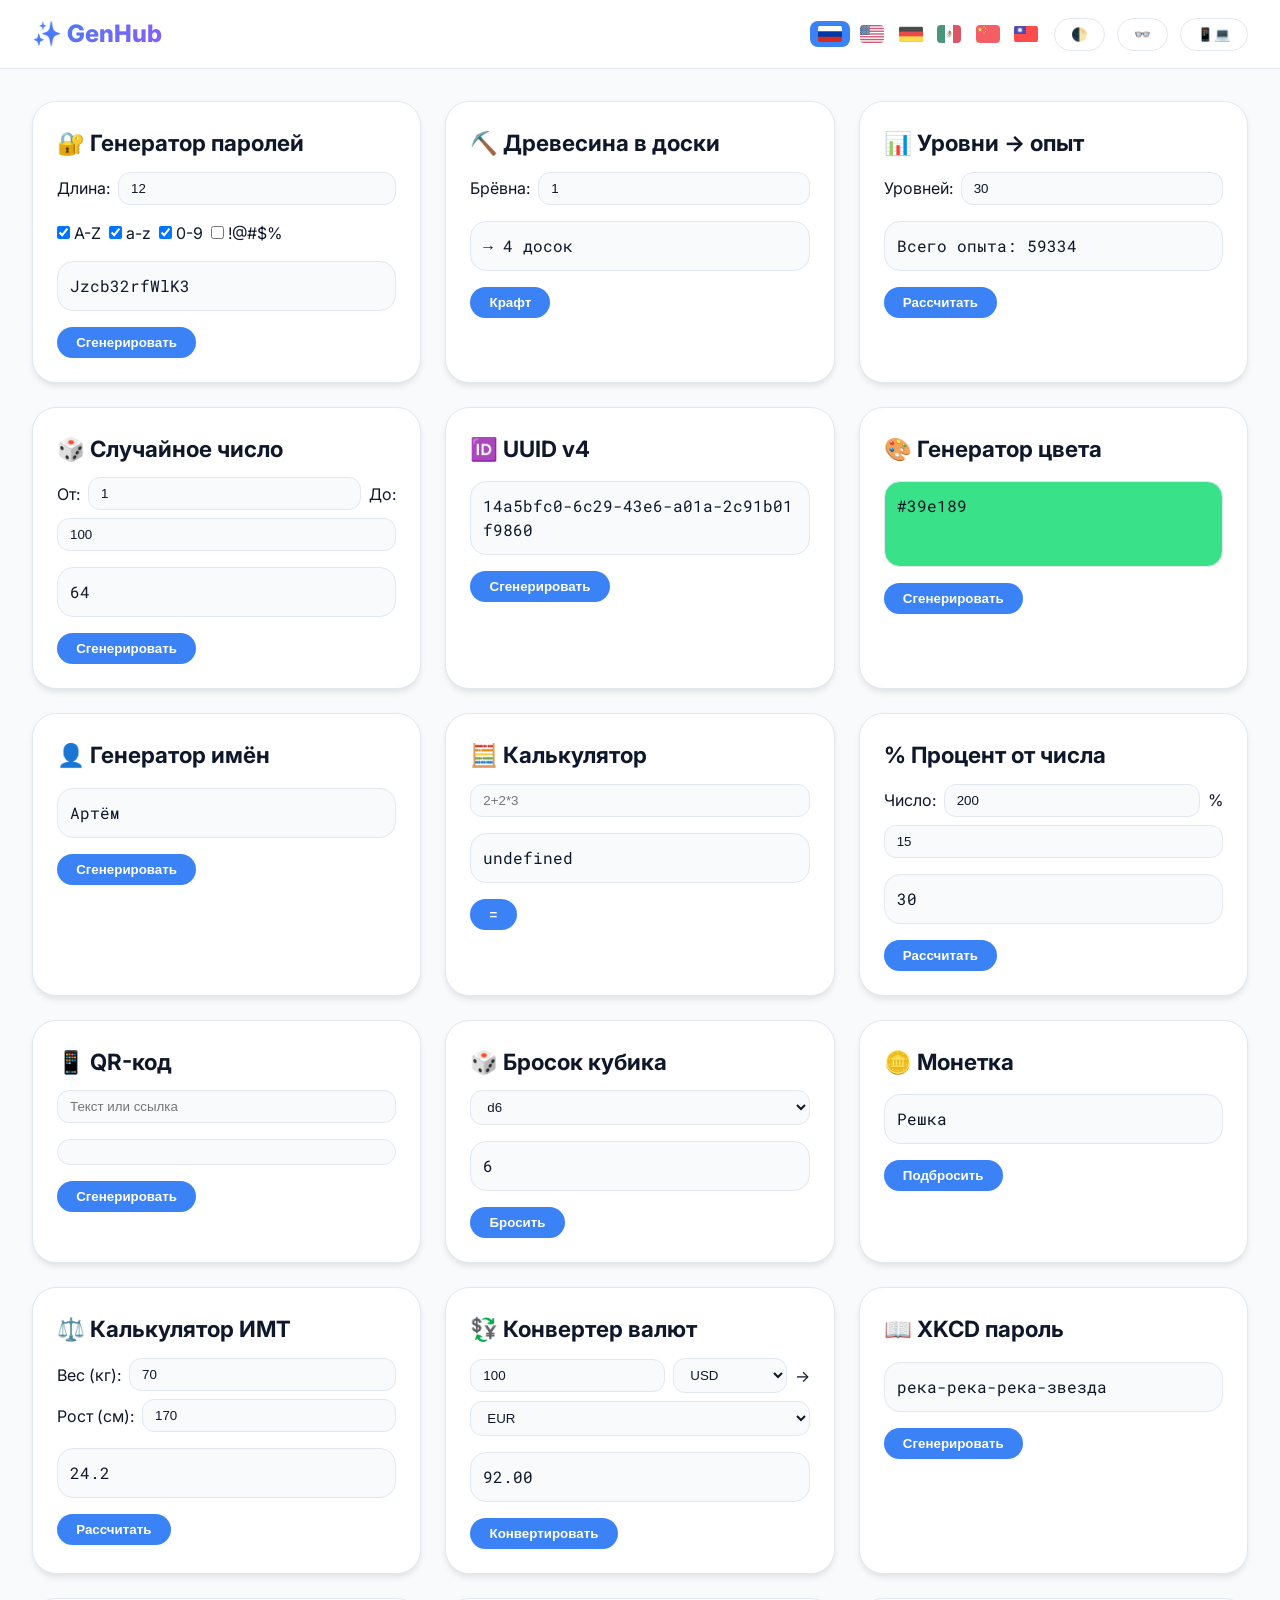
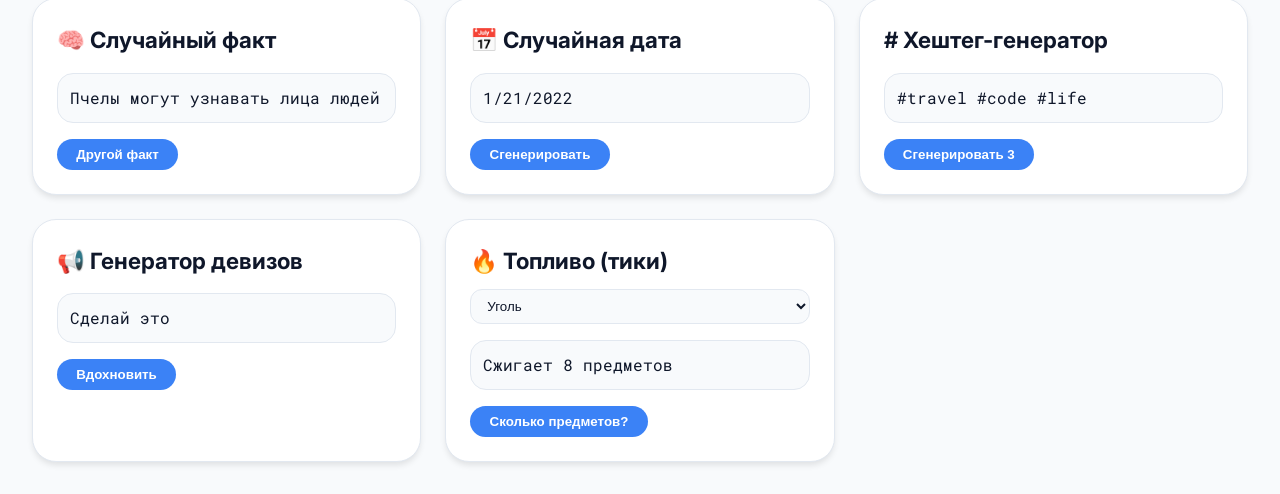
==== commit d0b24383: "Коммит" ====
--- a/index.html
+++ b/index.html
@@ -1 +1 @@
-<!DOCTYPE html><html lang="ru"><head><meta charset="UTF-8"><meta name="viewport" content="width=device-width,initial-scale=1,viewport-fit=cover"><title>Ultimate Generator Hub | 20+ tools & calculators</title><meta name="p:domain_verify" content="9713b4cb88685060920055e801788391"/><script type="text/javascript">(function(m,e,t,r,i,k,a){m[i]=m[i]||function(){(m[i].a=m[i].a||[]).push(arguments)};m[i].l=1*new Date();for(var j=0;j<document.scripts.length;j++){if(document.scripts[j].src===r){return;}}k=e.createElement(t),a=e.getElementsByTagName(t)[0],k.async=1,k.src=r,a.parentNode.insertBefore(k,a)})(window,document,'script','https://mc.yandex.ru/metrika/tag.js?id=109147975','ym');ym(109147975,'init',{ssr:true,webvisor:true,clickmap:true,ecommerce:"dataLayer",referrer:document.referrer,url:location.href,accurateTrackBounce:true,trackLinks:true});</script><noscript><div><img src="https://mc.yandex.ru/watch/109147975" style="position:absolute;left:-9999px;" alt=""/></div></noscript><meta name="description" content="Мощнейший набор генераторов и калькуляторов: пароли, Minecraft, цвета, числа, QR, ИМТ, монетка, кубики, конвертер валют и многое другое. Адаптивный, 6 языков, доступность."><meta name="keywords" content="генератор паролей, калькулятор майнкрафт, генератор чисел, генератор имен, случайный факт, qr код, бросок кубика, конвертер валют, ИМТ, генератор цветов, генератор uuid, xkcd password, шутки, хештеги, девизы"><meta name="author" content="Generator Hub"><meta name="robots" content="index,follow"><meta name="googlebot" content="index,follow"><meta name="revisit-after" content="1 day"><meta name="language" content="ru"><meta name="distribution" content="global"><meta name="rating" content="general"><meta name="referrer" content="strict-origin-when-cross-origin"><meta name="format-detection" content="telephone=no"><meta name="theme-color" content="#1a1a2e" media="(prefers-color-scheme: dark)"><meta name="theme-color" content="#f5f5f7" media="(prefers-color-scheme: light)"><meta name="mobile-web-app-capable" content="yes"><meta name="apple-mobile-web-app-status-bar-style" content="black-translucent"><meta name="apple-mobile-web-app-title" content="GenHub"><meta name="msapplication-TileColor" content="#1a1a2e"><meta name="msapplication-config" content="/browserconfig.xml"><link rel="canonical" href="https://generators-for-everyone.github.io/"><link rel="alternate" hreflang="ru" href="https://generators-for-everyone.github.io/"><link rel="alternate" hreflang="en" href="https://generators-for-everyone.github.io/?lang=en"><link rel="alternate" hreflang="de" href="https://generators-for-everyone.github.io/?lang=de"><link rel="alternate" hreflang="es" href="https://generators-for-everyone.github.io/?lang=es"><link rel="alternate" hreflang="zh-Hans" href="https://generators-for-everyone.github.io/?lang=hans"><link rel="alternate" hreflang="zh-Hant" href="https://generators-for-everyone.github.io/?lang=hant"><link rel="alternate" hreflang="x-default" href="https://generators-for-everyone.github.io/"><meta property="og:type" content="website"><meta property="og:url" content="https://generators-for-everyone.github.io/"><meta property="og:title" content="Ultimate Generator Hub"><meta property="og:description" content="20+ генераторов, калькуляторы для Minecraft, пароли, числа, QR, ИМТ, кубики и монетки – всё в одном месте."><meta property="og:image" content="https://generators-for-everyone.github.io/assets/og-image.jpg"><meta property="og:image:width" content="1200"><meta property="og:image:height" content="630"><meta property="og:locale" content="ru_RU"><meta property="og:locale:alternate" content="en_US"><meta property="og:locale:alternate" content="de_DE"><meta property="og:locale:alternate" content="es_ES"><meta property="og:locale:alternate" content="zh_CN"><meta property="og:locale:alternate" content="zh_TW"><meta property="og:site_name" content="Generator Hub"><meta name="twitter:card" content="summary_large_image"><meta name="twitter:url" content="https://generators-for-everyone.github.io/"><meta name="twitter:title" content="Ultimate Generator Hub"><meta name="twitter:description" content="Мощный мультитул: генераторы, калькуляторы, инструменты для Minecraft, доступность, 6 языков."><meta name="twitter:image" content="https://generators-for-everyone.github.io/assets/twitter-image.jpg"><link rel="icon" type="image/svg+xml" href="/assets/favicon/favicon.svg"><link rel="icon" type="image/png" sizes="16x16" href="/assets/favicon/favicon-16x16.png"><link rel="icon" type="image/png" sizes="32x32" href="/assets/favicon/favicon-32x32.png"><link rel="icon" type="image/png" sizes="48x48" href="/assets/favicon/favicon-48x48.png"><link rel="icon" type="image/png" sizes="96x96" href="/assets/favicon/favicon-96x96.png"><link rel="icon" type="image/png" sizes="120x120" href="/assets/favicon/favicon-120x120.png"><link rel="icon" type="image/png" sizes="180x180" href="/assets/favicon/favicon-180x180.png"><link rel="icon" type="image/x-icon" href="/assets/favicon/favicon.ico"><link rel="icon" type="image/webp" sizes="16x16" href="/assets/favicon/favicon-16x16.webp"><link rel="icon" type="image/webp" sizes="32x32" href="/assets/favicon/favicon-32x32.webp"><link rel="icon" type="image/webp" sizes="48x48" href="/assets/favicon/favicon-48x48.webp"><link rel="icon" type="image/webp" sizes="120x120" href="/assets/favicon/favicon-120x120.webp"><link rel="apple-touch-icon" href="/assets/favicon/apple-touch-icon.png"><link rel="apple-touch-icon" sizes="57x57" href="/assets/favicon/apple-icon-57x57.png"><link rel="apple-touch-icon" sizes="60x60" href="/assets/favicon/apple-icon-60x60.png"><link rel="apple-touch-icon" sizes="72x72" href="/assets/favicon/apple-icon-72x72.png"><link rel="apple-touch-icon" sizes="76x76" href="/assets/favicon/apple-icon-76x76.png"><link rel="apple-touch-icon" sizes="114x114" href="/assets/favicon/apple-icon-114x114.png"><link rel="apple-touch-icon" sizes="120x120" href="/assets/favicon/apple-touch-icon-120x120.png"><link rel="apple-touch-icon" sizes="144x144" href="/assets/favicon/apple-touch-icon-144x144.png"><link rel="apple-touch-icon" sizes="152x152" href="/assets/favicon/apple-touch-icon-152x152.png"><link rel="apple-touch-icon" sizes="167x167" href="/assets/favicon/apple-touch-icon-167x167.png"><link rel="apple-touch-icon" sizes="180x180" href="/assets/favicon/apple-icon-180x180.png"><link rel="mask-icon" href="/assets/favicon/maskable-icon-512x512.png" color="#5bbad5"><link rel="manifest" href="/manifest.json"><meta name="msapplication-TileImage" content="/assets/favicon/mstile-150x150.png"><meta name="msapplication-square70x70logo" content="/assets/favicon/mstile-70x70.png"><meta name="msapplication-square150x150logo" content="/assets/favicon/mstile-150x150.png"><meta name="msapplication-square310x310logo" content="/assets/favicon/mstile-310x310.png"><link rel="shortcut icon" href="/assets/favicon/favicon.ico"><link rel="preconnect" href="https://fonts.googleapis.com"><link rel="preconnect" href="https://fonts.gstatic.com" crossorigin><link href="https://fonts.googleapis.com/css2?family=Inter:opsz,wght@14..32,300..700&family=Roboto+Mono&display=swap" rel="stylesheet"><link rel="stylesheet" href="/style.css"><script src="/script.js" defer></script><script type="application/ld+json">{"@context":"https://schema.org","@type":"WebSite","name":"Ultimate Generator Hub","url":"https://generators-for-everyone.github.io/","description":"Мощнейший набор генераторов и калькуляторов","potentialAction":{"@type":"SearchAction","target":"https://generators-for-everyone.github.io/?q={search_term_string}","query-input":"required name=search_term_string"},"inLanguage":["ru","en","de","es","zh","zh"]}</script></head><body><div id="accessibility-panel" class="a11y-panel hidden"><button id="zoom-out" data-i18n="zoomOut" aria-label="Уменьшить масштаб">A-</button><button id="zoom-reset" data-i18n="zoomReset" aria-label="Сброс">A</button><button id="zoom-in" data-i18n="zoomIn" aria-label="Увеличить масштаб">A+</button><button id="toggle-serif" data-i18n="toggleSerif" aria-label="Шрифт с засечками">Serif</button><button id="toggle-contrast" data-i18n="toggleContrast" aria-label="Высокий контраст">Контраст</button></div><header class="app-header"><div class="logo" data-i18n="logo">✨ GenHub</div><div class="controls"><div class="lang-switcher"><button data-lang="ru" class="lang-btn"><img src="/assets/lang/ru.svg" alt="Русский" width="24" height="18"></button><button data-lang="en" class="lang-btn"><img src="/assets/lang/en.svg" alt="English" width="24" height="18"></button><button data-lang="de" class="lang-btn"><img src="/assets/lang/de.svg" alt="Deutsch" width="24" height="18"></button><button data-lang="es" class="lang-btn"><img src="/assets/lang/es.svg" alt="Español" width="24" height="18"></button><button data-lang="hans" class="lang-btn"><img src="/assets/lang/hans.svg" alt="简体中文" width="24" height="18"></button><button data-lang="hant" class="lang-btn"><img src="/assets/lang/hant.svg" alt="繁體中文" width="24" height="18"></button></div><button id="theme-toggle" data-i18n="themeToggle" aria-label="Тема">🌓</button><button id="accessibility-toggle" data-i18n="accessibilityToggle" aria-label="Версия для слабовидящих">👓</button><button id="version-toggle" data-i18n="versionToggle" aria-label="Версия сайта">📱💻</button></div></header><main><div class="generator-grid" id="generator-grid"></div></main><nav class="mobile-tabbar" id="mobile-tabbar"><button data-category="all" class="tab-btn active" data-i18n="tabAll">🏠 Все</button><button data-category="security" class="tab-btn" data-i18n="tabSecurity">🔐 Пароли</button><button data-category="minecraft" class="tab-btn" data-i18n="tabMinecraft">⛏️ Minecraft</button><button data-category="math" class="tab-btn" data-i18n="tabMath">📊 Калькуляторы</button><button data-category="fun" class="tab-btn" data-i18n="tabFun">🎲 Развлечения</button></nav></body></html>+<!DOCTYPE html><html lang="ru"><head><meta charset="UTF-8"><meta name="viewport" content="width=device-width,initial-scale=1,viewport-fit=cover"><title>Ultimate Generator Hub | 20+ tools & calculators</title><script async src="https://www.googletagmanager.com/gtag/js?id=G-XFB7FKH237"></script><script>window.dataLayer=window.dataLayer||[];function gtag(){dataLayer.push(arguments);}gtag('js',new Date());gtag('config','G-XFB7FKH237');</script><meta name="p:domain_verify" content="9713b4cb88685060920055e801788391"/><script type="text/javascript">(function(m,e,t,r,i,k,a){m[i]=m[i]||function(){(m[i].a=m[i].a||[]).push(arguments)};m[i].l=1*new Date();for(var j=0;j<document.scripts.length;j++){if(document.scripts[j].src===r){return;}}k=e.createElement(t),a=e.getElementsByTagName(t)[0],k.async=1,k.src=r,a.parentNode.insertBefore(k,a)})(window,document,'script','https://mc.yandex.ru/metrika/tag.js?id=109147975','ym');ym(109147975,'init',{ssr:true,webvisor:true,clickmap:true,ecommerce:"dataLayer",referrer:document.referrer,url:location.href,accurateTrackBounce:true,trackLinks:true});</script><noscript><div><img src="https://mc.yandex.ru/watch/109147975" style="position:absolute;left:-9999px;" alt=""/></div></noscript><meta name="description" content="Мощнейший набор генераторов и калькуляторов: пароли, Minecraft, цвета, числа, QR, ИМТ, монетка, кубики, конвертер валют и многое другое. Адаптивный, 6 языков, доступность."><meta name="keywords" content="генератор паролей, калькулятор майнкрафт, генератор чисел, генератор имен, случайный факт, qr код, бросок кубика, конвертер валют, ИМТ, генератор цветов, генератор uuid, xkcd password, шутки, хештеги, девизы"><meta name="author" content="Generator Hub"><meta name="robots" content="index,follow"><meta name="googlebot" content="index,follow"><meta name="revisit-after" content="1 day"><meta name="language" content="ru"><meta name="distribution" content="global"><meta name="rating" content="general"><meta name="referrer" content="strict-origin-when-cross-origin"><meta name="format-detection" content="telephone=no"><meta name="theme-color" content="#1a1a2e" media="(prefers-color-scheme: dark)"><meta name="theme-color" content="#f5f5f7" media="(prefers-color-scheme: light)"><meta name="mobile-web-app-capable" content="yes"><meta name="apple-mobile-web-app-status-bar-style" content="black-translucent"><meta name="apple-mobile-web-app-title" content="GenHub"><meta name="msapplication-TileColor" content="#1a1a2e"><meta name="msapplication-config" content="/browserconfig.xml"><link rel="canonical" href="https://generators-for-everyone.github.io/"><link rel="alternate" hreflang="ru" href="https://generators-for-everyone.github.io/"><link rel="alternate" hreflang="en" href="https://generators-for-everyone.github.io/?lang=en"><link rel="alternate" hreflang="de" href="https://generators-for-everyone.github.io/?lang=de"><link rel="alternate" hreflang="es" href="https://generators-for-everyone.github.io/?lang=es"><link rel="alternate" hreflang="zh-Hans" href="https://generators-for-everyone.github.io/?lang=hans"><link rel="alternate" hreflang="zh-Hant" href="https://generators-for-everyone.github.io/?lang=hant"><link rel="alternate" hreflang="x-default" href="https://generators-for-everyone.github.io/"><meta property="og:type" content="website"><meta property="og:url" content="https://generators-for-everyone.github.io/"><meta property="og:title" content="Ultimate Generator Hub"><meta property="og:description" content="20+ генераторов, калькуляторы для Minecraft, пароли, числа, QR, ИМТ, кубики и монетки – всё в одном месте."><meta property="og:image" content="https://generators-for-everyone.github.io/assets/og-image.jpg"><meta property="og:image:width" content="1200"><meta property="og:image:height" content="630"><meta property="og:locale" content="ru_RU"><meta property="og:locale:alternate" content="en_US"><meta property="og:locale:alternate" content="de_DE"><meta property="og:locale:alternate" content="es_ES"><meta property="og:locale:alternate" content="zh_CN"><meta property="og:locale:alternate" content="zh_TW"><meta property="og:site_name" content="Generator Hub"><meta name="twitter:card" content="summary_large_image"><meta name="twitter:url" content="https://generators-for-everyone.github.io/"><meta name="twitter:title" content="Ultimate Generator Hub"><meta name="twitter:description" content="Мощный мультитул: генераторы, калькуляторы, инструменты для Minecraft, доступность, 6 языков."><meta name="twitter:image" content="https://generators-for-everyone.github.io/assets/twitter-image.jpg"><link rel="icon" type="image/svg+xml" href="/assets/favicon/favicon.svg"><link rel="icon" type="image/png" sizes="16x16" href="/assets/favicon/favicon-16x16.png"><link rel="icon" type="image/png" sizes="32x32" href="/assets/favicon/favicon-32x32.png"><link rel="icon" type="image/png" sizes="48x48" href="/assets/favicon/favicon-48x48.png"><link rel="icon" type="image/png" sizes="96x96" href="/assets/favicon/favicon-96x96.png"><link rel="icon" type="image/png" sizes="120x120" href="/assets/favicon/favicon-120x120.png"><link rel="icon" type="image/png" sizes="180x180" href="/assets/favicon/favicon-180x180.png"><link rel="icon" type="image/x-icon" href="/assets/favicon/favicon.ico"><link rel="icon" type="image/webp" sizes="16x16" href="/assets/favicon/favicon-16x16.webp"><link rel="icon" type="image/webp" sizes="32x32" href="/assets/favicon/favicon-32x32.webp"><link rel="icon" type="image/webp" sizes="48x48" href="/assets/favicon/favicon-48x48.webp"><link rel="icon" type="image/webp" sizes="120x120" href="/assets/favicon/favicon-120x120.webp"><link rel="apple-touch-icon" href="/assets/favicon/apple-touch-icon.png"><link rel="apple-touch-icon" sizes="57x57" href="/assets/favicon/apple-icon-57x57.png"><link rel="apple-touch-icon" sizes="60x60" href="/assets/favicon/apple-icon-60x60.png"><link rel="apple-touch-icon" sizes="72x72" href="/assets/favicon/apple-icon-72x72.png"><link rel="apple-touch-icon" sizes="76x76" href="/assets/favicon/apple-icon-76x76.png"><link rel="apple-touch-icon" sizes="114x114" href="/assets/favicon/apple-icon-114x114.png"><link rel="apple-touch-icon" sizes="120x120" href="/assets/favicon/apple-touch-icon-120x120.png"><link rel="apple-touch-icon" sizes="144x144" href="/assets/favicon/apple-touch-icon-144x144.png"><link rel="apple-touch-icon" sizes="152x152" href="/assets/favicon/apple-touch-icon-152x152.png"><link rel="apple-touch-icon" sizes="167x167" href="/assets/favicon/apple-touch-icon-167x167.png"><link rel="apple-touch-icon" sizes="180x180" href="/assets/favicon/apple-icon-180x180.png"><link rel="mask-icon" href="/assets/favicon/maskable-icon-512x512.png" color="#5bbad5"><link rel="manifest" href="/manifest.json"><meta name="msapplication-TileImage" content="/assets/favicon/mstile-150x150.png"><meta name="msapplication-square70x70logo" content="/assets/favicon/mstile-70x70.png"><meta name="msapplication-square150x150logo" content="/assets/favicon/mstile-150x150.png"><meta name="msapplication-square310x310logo" content="/assets/favicon/mstile-310x310.png"><link rel="shortcut icon" href="/assets/favicon/favicon.ico"><link rel="preconnect" href="https://fonts.googleapis.com"><link rel="preconnect" href="https://fonts.gstatic.com" crossorigin><link href="https://fonts.googleapis.com/css2?family=Inter:opsz,wght@14..32,300..700&family=Roboto+Mono&display=swap" rel="stylesheet"><link rel="stylesheet" href="/style.css"><script src="/script.js" defer></script><script type="application/ld+json">{"@context":"https://schema.org","@type":"WebSite","name":"Ultimate Generator Hub","url":"https://generators-for-everyone.github.io/","description":"Мощнейший набор генераторов и калькуляторов","potentialAction":{"@type":"SearchAction","target":"https://generators-for-everyone.github.io/?q={search_term_string}","query-input":"required name=search_term_string"},"inLanguage":["ru","en","de","es","zh","zh"]}</script></head><body><div id="accessibility-panel" class="a11y-panel hidden"><button id="zoom-out" data-i18n="zoomOut" aria-label="Уменьшить масштаб">A-</button><button id="zoom-reset" data-i18n="zoomReset" aria-label="Сброс">A</button><button id="zoom-in" data-i18n="zoomIn" aria-label="Увеличить масштаб">A+</button><button id="toggle-serif" data-i18n="toggleSerif" aria-label="Шрифт с засечками">Serif</button><button id="toggle-contrast" data-i18n="toggleContrast" aria-label="Высокий контраст">Контраст</button></div><header class="app-header"><div class="logo" data-i18n="logo">✨ GenHub</div><div class="controls"><div class="lang-switcher"><button data-lang="ru" class="lang-btn"><img src="/assets/lang/ru.svg" alt="Русский" width="24" height="18"></button><button data-lang="en" class="lang-btn"><img src="/assets/lang/en.svg" alt="English" width="24" height="18"></button><button data-lang="de" class="lang-btn"><img src="/assets/lang/de.svg" alt="Deutsch" width="24" height="18"></button><button data-lang="es" class="lang-btn"><img src="/assets/lang/es.svg" alt="Español" width="24" height="18"></button><button data-lang="hans" class="lang-btn"><img src="/assets/lang/hans.svg" alt="简体中文" width="24" height="18"></button><button data-lang="hant" class="lang-btn"><img src="/assets/lang/hant.svg" alt="繁體中文" width="24" height="18"></button></div><button id="theme-toggle" data-i18n="themeToggle" aria-label="Тема">🌓</button><button id="accessibility-toggle" data-i18n="accessibilityToggle" aria-label="Версия для слабовидящих">👓</button><button id="version-toggle" data-i18n="versionToggle" aria-label="Версия сайта">📱💻</button></div></header><main><div class="generator-grid" id="generator-grid"></div></main><nav class="mobile-tabbar" id="mobile-tabbar"><button data-category="all" class="tab-btn active" data-i18n="tabAll">🏠 Все</button><button data-category="security" class="tab-btn" data-i18n="tabSecurity">🔐 Пароли</button><button data-category="minecraft" class="tab-btn" data-i18n="tabMinecraft">⛏️ Minecraft</button><button data-category="math" class="tab-btn" data-i18n="tabMath">📊 Калькуляторы</button><button data-category="fun" class="tab-btn" data-i18n="tabFun">🎲 Развлечения</button></nav></body></html>
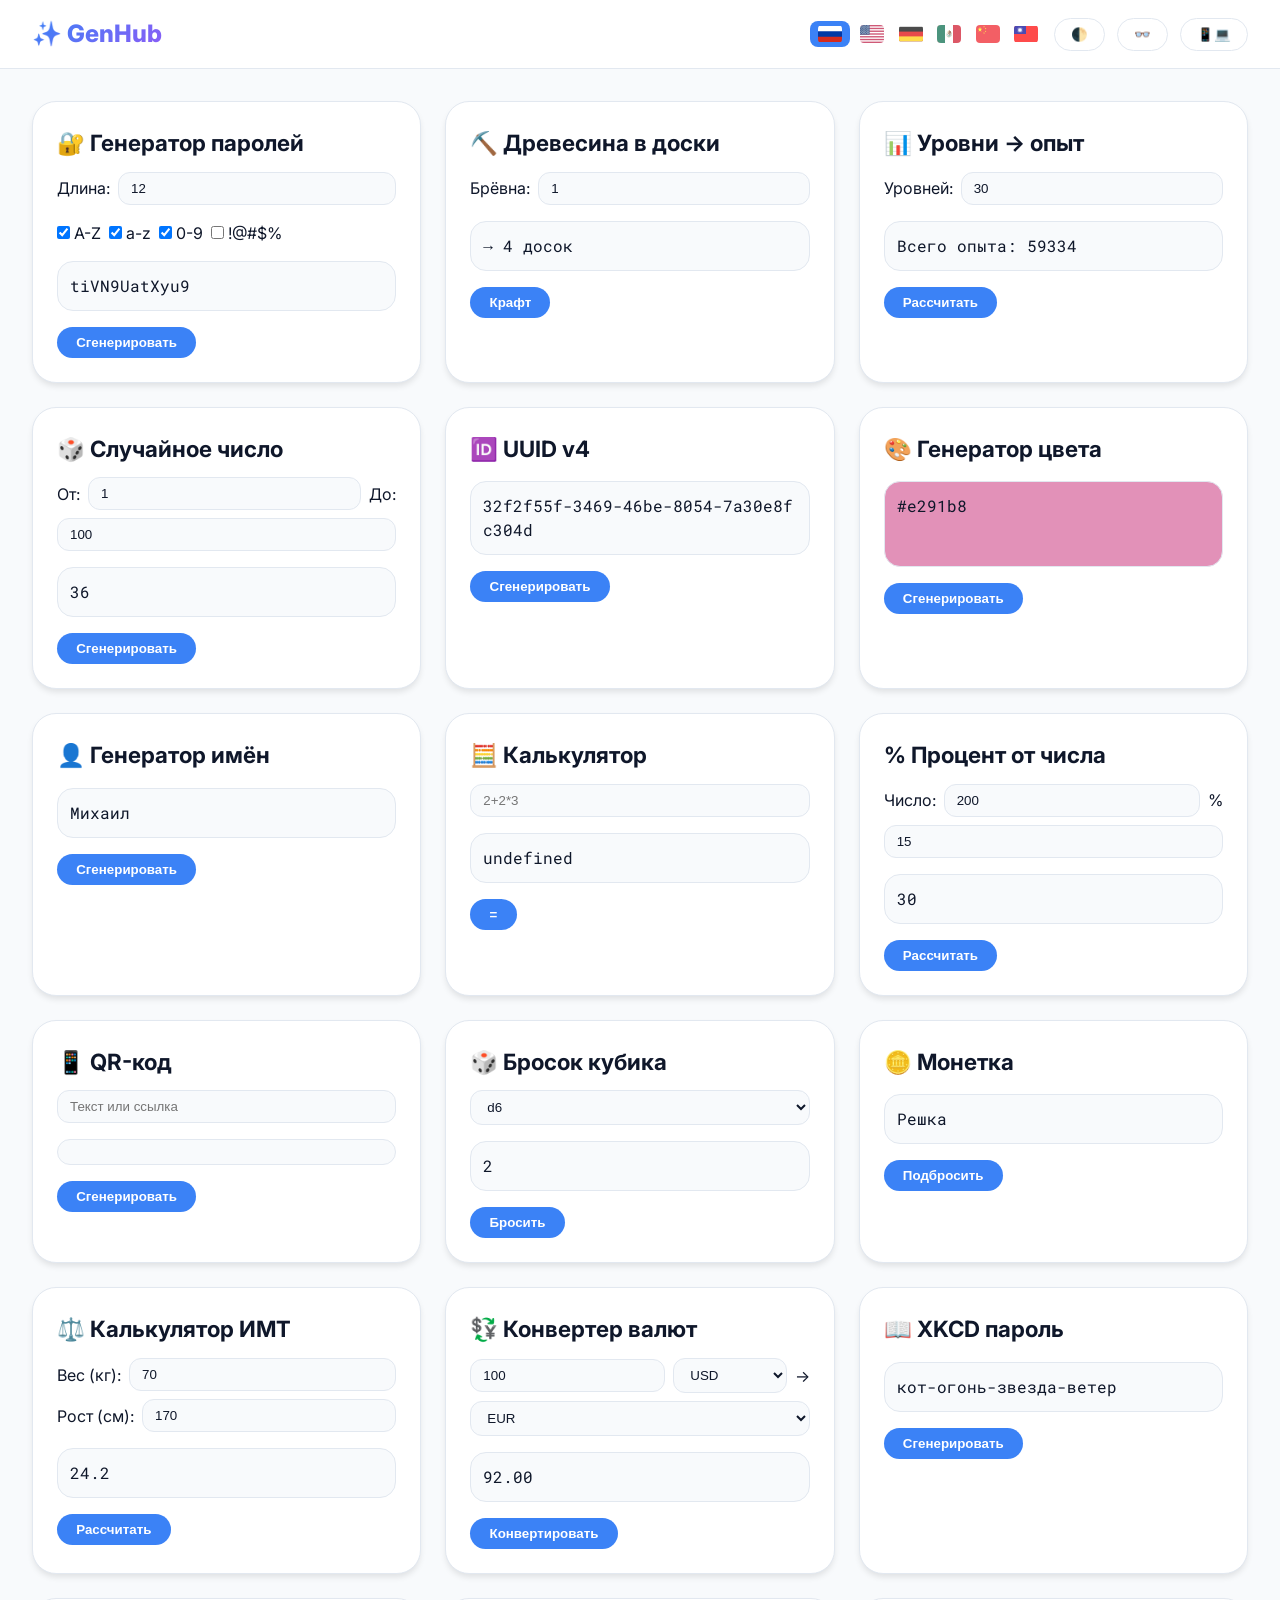
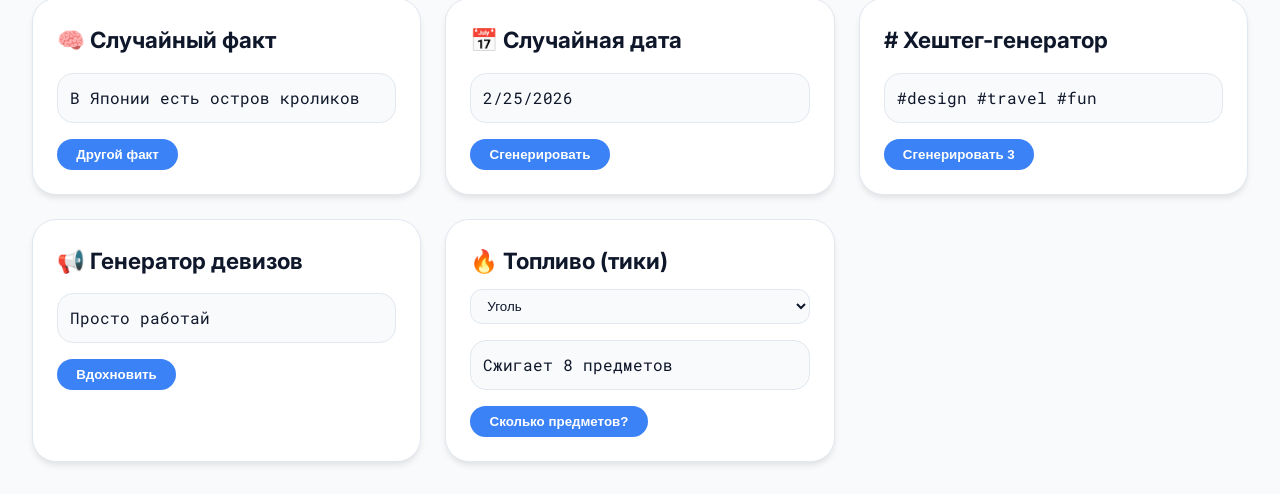
==== commit 075449d3: "Коммит" ====
--- a/index.html
+++ b/index.html
@@ -1 +1 @@
-<!DOCTYPE html><html lang="ru"><head><meta charset="UTF-8"><meta name="viewport" content="width=device-width,initial-scale=1,viewport-fit=cover"><title>Ultimate Generator Hub | 20+ tools & calculators</title><script async src="https://www.googletagmanager.com/gtag/js?id=G-XFB7FKH237"></script><script>window.dataLayer=window.dataLayer||[];function gtag(){dataLayer.push(arguments);}gtag('js',new Date());gtag('config','G-XFB7FKH237');</script><meta name="p:domain_verify" content="9713b4cb88685060920055e801788391"/><script type="text/javascript">(function(m,e,t,r,i,k,a){m[i]=m[i]||function(){(m[i].a=m[i].a||[]).push(arguments)};m[i].l=1*new Date();for(var j=0;j<document.scripts.length;j++){if(document.scripts[j].src===r){return;}}k=e.createElement(t),a=e.getElementsByTagName(t)[0],k.async=1,k.src=r,a.parentNode.insertBefore(k,a)})(window,document,'script','https://mc.yandex.ru/metrika/tag.js?id=109147975','ym');ym(109147975,'init',{ssr:true,webvisor:true,clickmap:true,ecommerce:"dataLayer",referrer:document.referrer,url:location.href,accurateTrackBounce:true,trackLinks:true});</script><noscript><div><img src="https://mc.yandex.ru/watch/109147975" style="position:absolute;left:-9999px;" alt=""/></div></noscript><meta name="description" content="Мощнейший набор генераторов и калькуляторов: пароли, Minecraft, цвета, числа, QR, ИМТ, монетка, кубики, конвертер валют и многое другое. Адаптивный, 6 языков, доступность."><meta name="keywords" content="генератор паролей, калькулятор майнкрафт, генератор чисел, генератор имен, случайный факт, qr код, бросок кубика, конвертер валют, ИМТ, генератор цветов, генератор uuid, xkcd password, шутки, хештеги, девизы"><meta name="author" content="Generator Hub"><meta name="robots" content="index,follow"><meta name="googlebot" content="index,follow"><meta name="revisit-after" content="1 day"><meta name="language" content="ru"><meta name="distribution" content="global"><meta name="rating" content="general"><meta name="referrer" content="strict-origin-when-cross-origin"><meta name="format-detection" content="telephone=no"><meta name="theme-color" content="#1a1a2e" media="(prefers-color-scheme: dark)"><meta name="theme-color" content="#f5f5f7" media="(prefers-color-scheme: light)"><meta name="mobile-web-app-capable" content="yes"><meta name="apple-mobile-web-app-status-bar-style" content="black-translucent"><meta name="apple-mobile-web-app-title" content="GenHub"><meta name="msapplication-TileColor" content="#1a1a2e"><meta name="msapplication-config" content="/browserconfig.xml"><link rel="canonical" href="https://generators-for-everyone.github.io/"><link rel="alternate" hreflang="ru" href="https://generators-for-everyone.github.io/"><link rel="alternate" hreflang="en" href="https://generators-for-everyone.github.io/?lang=en"><link rel="alternate" hreflang="de" href="https://generators-for-everyone.github.io/?lang=de"><link rel="alternate" hreflang="es" href="https://generators-for-everyone.github.io/?lang=es"><link rel="alternate" hreflang="zh-Hans" href="https://generators-for-everyone.github.io/?lang=hans"><link rel="alternate" hreflang="zh-Hant" href="https://generators-for-everyone.github.io/?lang=hant"><link rel="alternate" hreflang="x-default" href="https://generators-for-everyone.github.io/"><meta property="og:type" content="website"><meta property="og:url" content="https://generators-for-everyone.github.io/"><meta property="og:title" content="Ultimate Generator Hub"><meta property="og:description" content="20+ генераторов, калькуляторы для Minecraft, пароли, числа, QR, ИМТ, кубики и монетки – всё в одном месте."><meta property="og:image" content="https://generators-for-everyone.github.io/assets/og-image.jpg"><meta property="og:image:width" content="1200"><meta property="og:image:height" content="630"><meta property="og:locale" content="ru_RU"><meta property="og:locale:alternate" content="en_US"><meta property="og:locale:alternate" content="de_DE"><meta property="og:locale:alternate" content="es_ES"><meta property="og:locale:alternate" content="zh_CN"><meta property="og:locale:alternate" content="zh_TW"><meta property="og:site_name" content="Generator Hub"><meta name="twitter:card" content="summary_large_image"><meta name="twitter:url" content="https://generators-for-everyone.github.io/"><meta name="twitter:title" content="Ultimate Generator Hub"><meta name="twitter:description" content="Мощный мультитул: генераторы, калькуляторы, инструменты для Minecraft, доступность, 6 языков."><meta name="twitter:image" content="https://generators-for-everyone.github.io/assets/twitter-image.jpg"><link rel="icon" type="image/svg+xml" href="/assets/favicon/favicon.svg"><link rel="icon" type="image/png" sizes="16x16" href="/assets/favicon/favicon-16x16.png"><link rel="icon" type="image/png" sizes="32x32" href="/assets/favicon/favicon-32x32.png"><link rel="icon" type="image/png" sizes="48x48" href="/assets/favicon/favicon-48x48.png"><link rel="icon" type="image/png" sizes="96x96" href="/assets/favicon/favicon-96x96.png"><link rel="icon" type="image/png" sizes="120x120" href="/assets/favicon/favicon-120x120.png"><link rel="icon" type="image/png" sizes="180x180" href="/assets/favicon/favicon-180x180.png"><link rel="icon" type="image/x-icon" href="/assets/favicon/favicon.ico"><link rel="icon" type="image/webp" sizes="16x16" href="/assets/favicon/favicon-16x16.webp"><link rel="icon" type="image/webp" sizes="32x32" href="/assets/favicon/favicon-32x32.webp"><link rel="icon" type="image/webp" sizes="48x48" href="/assets/favicon/favicon-48x48.webp"><link rel="icon" type="image/webp" sizes="120x120" href="/assets/favicon/favicon-120x120.webp"><link rel="apple-touch-icon" href="/assets/favicon/apple-touch-icon.png"><link rel="apple-touch-icon" sizes="57x57" href="/assets/favicon/apple-icon-57x57.png"><link rel="apple-touch-icon" sizes="60x60" href="/assets/favicon/apple-icon-60x60.png"><link rel="apple-touch-icon" sizes="72x72" href="/assets/favicon/apple-icon-72x72.png"><link rel="apple-touch-icon" sizes="76x76" href="/assets/favicon/apple-icon-76x76.png"><link rel="apple-touch-icon" sizes="114x114" href="/assets/favicon/apple-icon-114x114.png"><link rel="apple-touch-icon" sizes="120x120" href="/assets/favicon/apple-touch-icon-120x120.png"><link rel="apple-touch-icon" sizes="144x144" href="/assets/favicon/apple-touch-icon-144x144.png"><link rel="apple-touch-icon" sizes="152x152" href="/assets/favicon/apple-touch-icon-152x152.png"><link rel="apple-touch-icon" sizes="167x167" href="/assets/favicon/apple-touch-icon-167x167.png"><link rel="apple-touch-icon" sizes="180x180" href="/assets/favicon/apple-icon-180x180.png"><link rel="mask-icon" href="/assets/favicon/maskable-icon-512x512.png" color="#5bbad5"><link rel="manifest" href="/manifest.json"><meta name="msapplication-TileImage" content="/assets/favicon/mstile-150x150.png"><meta name="msapplication-square70x70logo" content="/assets/favicon/mstile-70x70.png"><meta name="msapplication-square150x150logo" content="/assets/favicon/mstile-150x150.png"><meta name="msapplication-square310x310logo" content="/assets/favicon/mstile-310x310.png"><link rel="shortcut icon" href="/assets/favicon/favicon.ico"><link rel="preconnect" href="https://fonts.googleapis.com"><link rel="preconnect" href="https://fonts.gstatic.com" crossorigin><link href="https://fonts.googleapis.com/css2?family=Inter:opsz,wght@14..32,300..700&family=Roboto+Mono&display=swap" rel="stylesheet"><link rel="stylesheet" href="/style.css"><script src="/script.js" defer></script><script type="application/ld+json">{"@context":"https://schema.org","@type":"WebSite","name":"Ultimate Generator Hub","url":"https://generators-for-everyone.github.io/","description":"Мощнейший набор генераторов и калькуляторов","potentialAction":{"@type":"SearchAction","target":"https://generators-for-everyone.github.io/?q={search_term_string}","query-input":"required name=search_term_string"},"inLanguage":["ru","en","de","es","zh","zh"]}</script></head><body><div id="accessibility-panel" class="a11y-panel hidden"><button id="zoom-out" data-i18n="zoomOut" aria-label="Уменьшить масштаб">A-</button><button id="zoom-reset" data-i18n="zoomReset" aria-label="Сброс">A</button><button id="zoom-in" data-i18n="zoomIn" aria-label="Увеличить масштаб">A+</button><button id="toggle-serif" data-i18n="toggleSerif" aria-label="Шрифт с засечками">Serif</button><button id="toggle-contrast" data-i18n="toggleContrast" aria-label="Высокий контраст">Контраст</button></div><header class="app-header"><div class="logo" data-i18n="logo">✨ GenHub</div><div class="controls"><div class="lang-switcher"><button data-lang="ru" class="lang-btn"><img src="/assets/lang/ru.svg" alt="Русский" width="24" height="18"></button><button data-lang="en" class="lang-btn"><img src="/assets/lang/en.svg" alt="English" width="24" height="18"></button><button data-lang="de" class="lang-btn"><img src="/assets/lang/de.svg" alt="Deutsch" width="24" height="18"></button><button data-lang="es" class="lang-btn"><img src="/assets/lang/es.svg" alt="Español" width="24" height="18"></button><button data-lang="hans" class="lang-btn"><img src="/assets/lang/hans.svg" alt="简体中文" width="24" height="18"></button><button data-lang="hant" class="lang-btn"><img src="/assets/lang/hant.svg" alt="繁體中文" width="24" height="18"></button></div><button id="theme-toggle" data-i18n="themeToggle" aria-label="Тема">🌓</button><button id="accessibility-toggle" data-i18n="accessibilityToggle" aria-label="Версия для слабовидящих">👓</button><button id="version-toggle" data-i18n="versionToggle" aria-label="Версия сайта">📱💻</button></div></header><main><div class="generator-grid" id="generator-grid"></div></main><nav class="mobile-tabbar" id="mobile-tabbar"><button data-category="all" class="tab-btn active" data-i18n="tabAll">🏠 Все</button><button data-category="security" class="tab-btn" data-i18n="tabSecurity">🔐 Пароли</button><button data-category="minecraft" class="tab-btn" data-i18n="tabMinecraft">⛏️ Minecraft</button><button data-category="math" class="tab-btn" data-i18n="tabMath">📊 Калькуляторы</button><button data-category="fun" class="tab-btn" data-i18n="tabFun">🎲 Развлечения</button></nav></body></html>+<!DOCTYPE html><html lang="ru"><head><meta charset="UTF-8"><meta name="viewport" content="width=device-width,initial-scale=1,viewport-fit=cover"><title>Ultimate Generator Hub | 20+ tools & calculators</title><script async src="https://www.googletagmanager.com/gtag/js?id=G-XFB7FKH237"></script><script>window.dataLayer=window.dataLayer||[];function gtag(){dataLayer.push(arguments);}gtag('js',new Date());gtag('config','G-XFB7FKH237');</script><script>(function(w,d,s,l,i){w[l]=w[l]||[];w[l].push({'gtm.start':new Date().getTime(),event:'gtm.js'});var f=d.getElementsByTagName(s)[0],j=d.createElement(s),dl=l!='dataLayer'?'&l='+l:'';j.async=true;j.src='https://www.googletagmanager.com/gtm.js?id='+i+dl;f.parentNode.insertBefore(j,f);})(window,document,'script','dataLayer','GTM-5GGFJCRD');</script><meta name="p:domain_verify" content="9713b4cb88685060920055e801788391"/><script type="text/javascript">(function(m,e,t,r,i,k,a){m[i]=m[i]||function(){(m[i].a=m[i].a||[]).push(arguments)};m[i].l=1*new Date();for(var j=0;j<document.scripts.length;j++){if(document.scripts[j].src===r){return;}}k=e.createElement(t),a=e.getElementsByTagName(t)[0],k.async=1,k.src=r,a.parentNode.insertBefore(k,a)})(window,document,'script','https://mc.yandex.ru/metrika/tag.js?id=109147975','ym');ym(109147975,'init',{ssr:true,webvisor:true,clickmap:true,ecommerce:"dataLayer",referrer:document.referrer,url:location.href,accurateTrackBounce:true,trackLinks:true});</script><noscript><div><img src="https://mc.yandex.ru/watch/109147975" style="position:absolute;left:-9999px;" alt=""/></div></noscript><meta name="description" content="Мощнейший набор генераторов и калькуляторов: пароли, Minecraft, цвета, числа, QR, ИМТ, монетка, кубики, конвертер валют и многое другое. Адаптивный, 6 языков, доступность."><meta name="keywords" content="генератор паролей, калькулятор майнкрафт, генератор чисел, генератор имен, случайный факт, qr код, бросок кубика, конвертер валют, ИМТ, генератор цветов, генератор uuid, xkcd password, шутки, хештеги, девизы"><meta name="author" content="Generator Hub"><meta name="robots" content="index,follow"><meta name="googlebot" content="index,follow"><meta name="revisit-after" content="1 day"><meta name="language" content="ru"><meta name="distribution" content="global"><meta name="rating" content="general"><meta name="referrer" content="strict-origin-when-cross-origin"><meta name="format-detection" content="telephone=no"><meta name="theme-color" content="#1a1a2e" media="(prefers-color-scheme: dark)"><meta name="theme-color" content="#f5f5f7" media="(prefers-color-scheme: light)"><meta name="mobile-web-app-capable" content="yes"><meta name="apple-mobile-web-app-status-bar-style" content="black-translucent"><meta name="apple-mobile-web-app-title" content="GenHub"><meta name="msapplication-TileColor" content="#1a1a2e"><meta name="msapplication-config" content="/browserconfig.xml"><link rel="canonical" href="https://generators-for-everyone.github.io/"><link rel="alternate" hreflang="ru" href="https://generators-for-everyone.github.io/"><link rel="alternate" hreflang="en" href="https://generators-for-everyone.github.io/?lang=en"><link rel="alternate" hreflang="de" href="https://generators-for-everyone.github.io/?lang=de"><link rel="alternate" hreflang="es" href="https://generators-for-everyone.github.io/?lang=es"><link rel="alternate" hreflang="zh-Hans" href="https://generators-for-everyone.github.io/?lang=hans"><link rel="alternate" hreflang="zh-Hant" href="https://generators-for-everyone.github.io/?lang=hant"><link rel="alternate" hreflang="x-default" href="https://generators-for-everyone.github.io/"><meta property="og:type" content="website"><meta property="og:url" content="https://generators-for-everyone.github.io/"><meta property="og:title" content="Ultimate Generator Hub"><meta property="og:description" content="20+ генераторов, калькуляторы для Minecraft, пароли, числа, QR, ИМТ, кубики и монетки – всё в одном месте."><meta property="og:image" content="https://generators-for-everyone.github.io/assets/og-image.jpg"><meta property="og:image:width" content="1200"><meta property="og:image:height" content="630"><meta property="og:locale" content="ru_RU"><meta property="og:locale:alternate" content="en_US"><meta property="og:locale:alternate" content="de_DE"><meta property="og:locale:alternate" content="es_ES"><meta property="og:locale:alternate" content="zh_CN"><meta property="og:locale:alternate" content="zh_TW"><meta property="og:site_name" content="Generator Hub"><meta name="twitter:card" content="summary_large_image"><meta name="twitter:url" content="https://generators-for-everyone.github.io/"><meta name="twitter:title" content="Ultimate Generator Hub"><meta name="twitter:description" content="Мощный мультитул: генераторы, калькуляторы, инструменты для Minecraft, доступность, 6 языков."><meta name="twitter:image" content="https://generators-for-everyone.github.io/assets/twitter-image.jpg"><link rel="icon" type="image/svg+xml" href="/assets/favicon/favicon.svg"><link rel="icon" type="image/png" sizes="16x16" href="/assets/favicon/favicon-16x16.png"><link rel="icon" type="image/png" sizes="32x32" href="/assets/favicon/favicon-32x32.png"><link rel="icon" type="image/png" sizes="48x48" href="/assets/favicon/favicon-48x48.png"><link rel="icon" type="image/png" sizes="96x96" href="/assets/favicon/favicon-96x96.png"><link rel="icon" type="image/png" sizes="120x120" href="/assets/favicon/favicon-120x120.png"><link rel="icon" type="image/png" sizes="180x180" href="/assets/favicon/favicon-180x180.png"><link rel="icon" type="image/x-icon" href="/assets/favicon/favicon.ico"><link rel="icon" type="image/webp" sizes="16x16" href="/assets/favicon/favicon-16x16.webp"><link rel="icon" type="image/webp" sizes="32x32" href="/assets/favicon/favicon-32x32.webp"><link rel="icon" type="image/webp" sizes="48x48" href="/assets/favicon/favicon-48x48.webp"><link rel="icon" type="image/webp" sizes="120x120" href="/assets/favicon/favicon-120x120.webp"><link rel="apple-touch-icon" href="/assets/favicon/apple-touch-icon.png"><link rel="apple-touch-icon" sizes="57x57" href="/assets/favicon/apple-icon-57x57.png"><link rel="apple-touch-icon" sizes="60x60" href="/assets/favicon/apple-icon-60x60.png"><link rel="apple-touch-icon" sizes="72x72" href="/assets/favicon/apple-icon-72x72.png"><link rel="apple-touch-icon" sizes="76x76" href="/assets/favicon/apple-icon-76x76.png"><link rel="apple-touch-icon" sizes="114x114" href="/assets/favicon/apple-icon-114x114.png"><link rel="apple-touch-icon" sizes="120x120" href="/assets/favicon/apple-touch-icon-120x120.png"><link rel="apple-touch-icon" sizes="144x144" href="/assets/favicon/apple-touch-icon-144x144.png"><link rel="apple-touch-icon" sizes="152x152" href="/assets/favicon/apple-touch-icon-152x152.png"><link rel="apple-touch-icon" sizes="167x167" href="/assets/favicon/apple-touch-icon-167x167.png"><link rel="apple-touch-icon" sizes="180x180" href="/assets/favicon/apple-icon-180x180.png"><link rel="mask-icon" href="/assets/favicon/maskable-icon-512x512.png" color="#5bbad5"><link rel="manifest" href="/manifest.json"><meta name="msapplication-TileImage" content="/assets/favicon/mstile-150x150.png"><meta name="msapplication-square70x70logo" content="/assets/favicon/mstile-70x70.png"><meta name="msapplication-square150x150logo" content="/assets/favicon/mstile-150x150.png"><meta name="msapplication-square310x310logo" content="/assets/favicon/mstile-310x310.png"><link rel="shortcut icon" href="/assets/favicon/favicon.ico"><link rel="preconnect" href="https://fonts.googleapis.com"><link rel="preconnect" href="https://fonts.gstatic.com" crossorigin><link href="https://fonts.googleapis.com/css2?family=Inter:opsz,wght@14..32,300..700&family=Roboto+Mono&display=swap" rel="stylesheet"><link rel="stylesheet" href="/style.css"><script src="/script.js" defer></script><script type="application/ld+json">{"@context":"https://schema.org","@type":"WebSite","name":"Ultimate Generator Hub","url":"https://generators-for-everyone.github.io/","description":"Мощнейший набор генераторов и калькуляторов","potentialAction":{"@type":"SearchAction","target":"https://generators-for-everyone.github.io/?q={search_term_string}","query-input":"required name=search_term_string"},"inLanguage":["ru","en","de","es","zh","zh"]}</script></head><body><noscript><iframe src="https://www.googletagmanager.com/ns.html?id=GTM-5GGFJCRD" height="0" width="0" style="display:none;visibility:hidden"></iframe></noscript><div id="accessibility-panel" class="a11y-panel hidden"><button id="zoom-out" data-i18n="zoomOut" aria-label="Уменьшить масштаб">A-</button><button id="zoom-reset" data-i18n="zoomReset" aria-label="Сброс">A</button><button id="zoom-in" data-i18n="zoomIn" aria-label="Увеличить масштаб">A+</button><button id="toggle-serif" data-i18n="toggleSerif" aria-label="Шрифт с засечками">Serif</button><button id="toggle-contrast" data-i18n="toggleContrast" aria-label="Высокий контраст">Контраст</button></div><header class="app-header"><div class="logo" data-i18n="logo">✨ GenHub</div><div class="controls"><div class="lang-switcher"><button data-lang="ru" class="lang-btn"><img src="/assets/lang/ru.svg" alt="Русский" width="24" height="18"></button><button data-lang="en" class="lang-btn"><img src="/assets/lang/en.svg" alt="English" width="24" height="18"></button><button data-lang="de" class="lang-btn"><img src="/assets/lang/de.svg" alt="Deutsch" width="24" height="18"></button><button data-lang="es" class="lang-btn"><img src="/assets/lang/es.svg" alt="Español" width="24" height="18"></button><button data-lang="hans" class="lang-btn"><img src="/assets/lang/hans.svg" alt="简体中文" width="24" height="18"></button><button data-lang="hant" class="lang-btn"><img src="/assets/lang/hant.svg" alt="繁體中文" width="24" height="18"></button></div><button id="theme-toggle" data-i18n="themeToggle" aria-label="Тема">🌓</button><button id="accessibility-toggle" data-i18n="accessibilityToggle" aria-label="Версия для слабовидящих">👓</button><button id="version-toggle" data-i18n="versionToggle" aria-label="Версия сайта">📱💻</button></div></header><main><div class="generator-grid" id="generator-grid"></div></main><nav class="mobile-tabbar" id="mobile-tabbar"><button data-category="all" class="tab-btn active" data-i18n="tabAll">🏠 Все</button><button data-category="security" class="tab-btn" data-i18n="tabSecurity">🔐 Пароли</button><button data-category="minecraft" class="tab-btn" data-i18n="tabMinecraft">⛏️ Minecraft</button><button data-category="math" class="tab-btn" data-i18n="tabMath">📊 Калькуляторы</button><button data-category="fun" class="tab-btn" data-i18n="tabFun">🎲 Развлечения</button></nav></body></html>
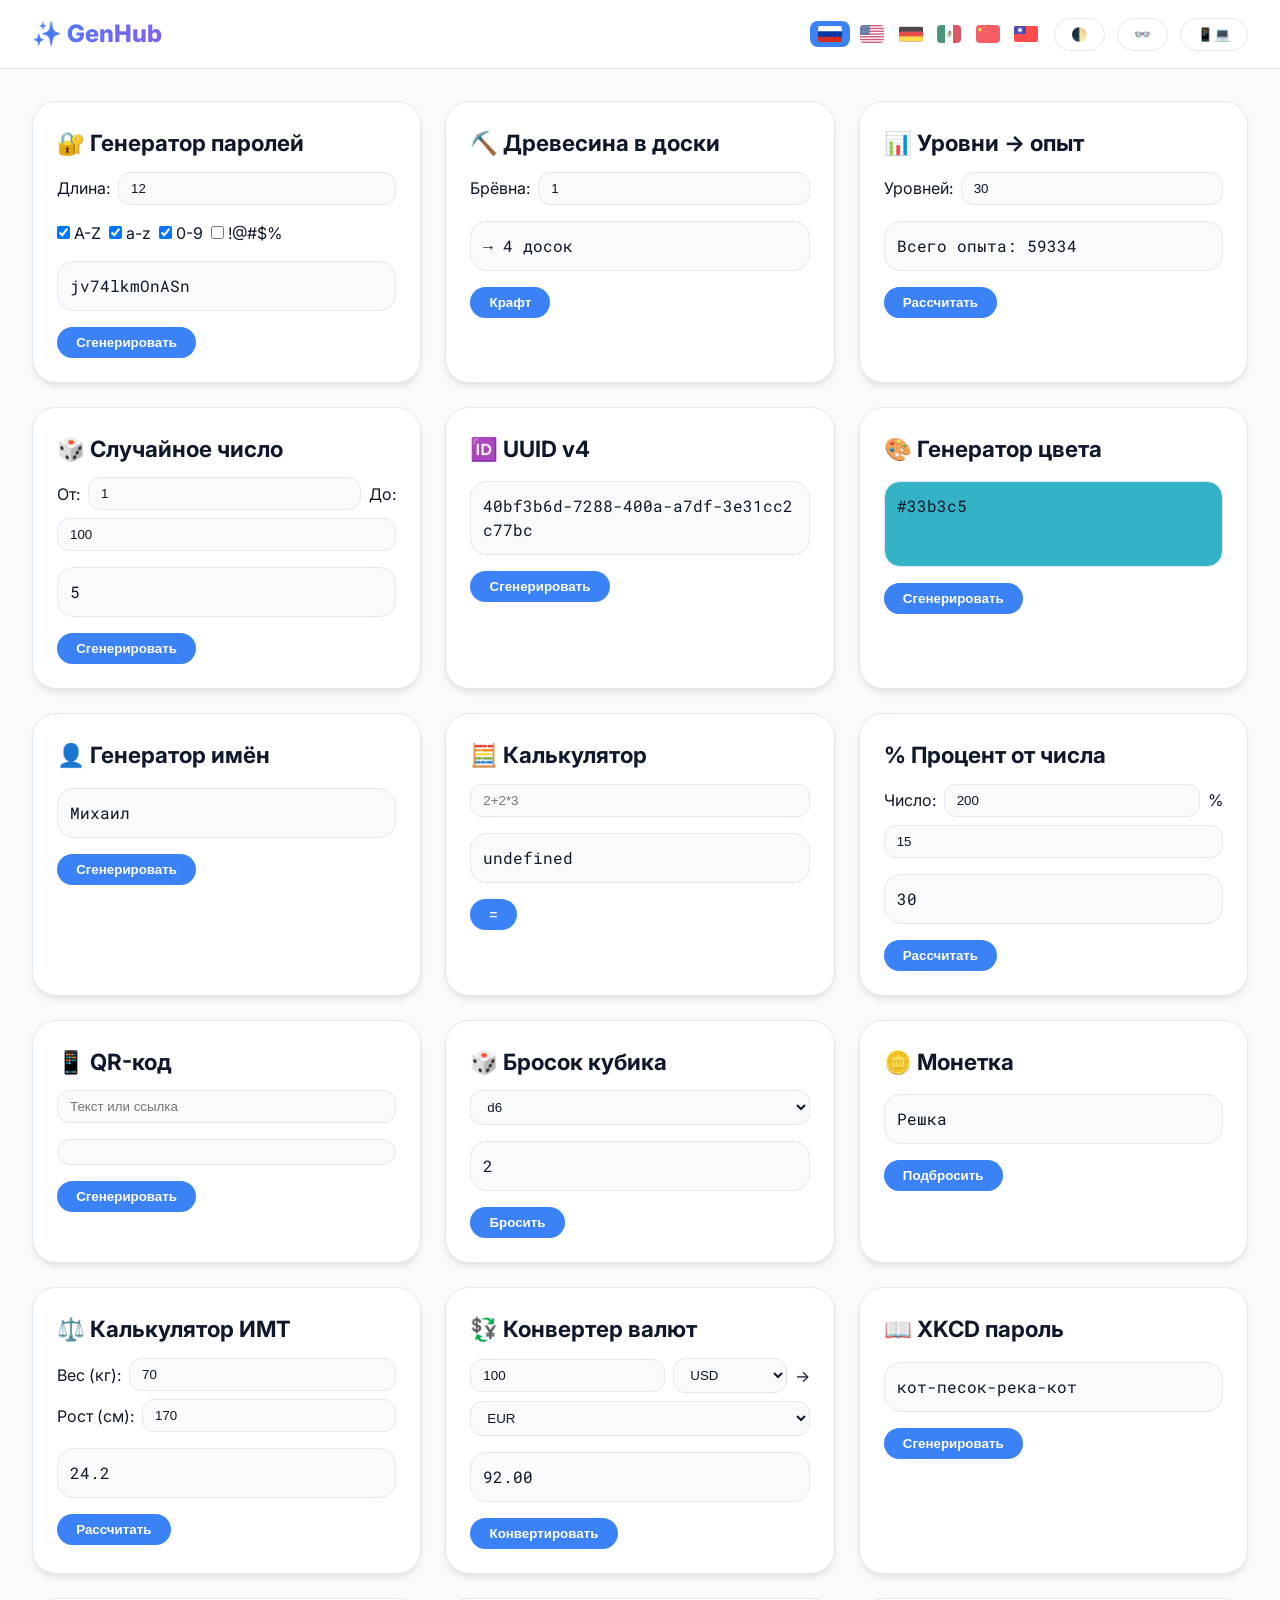
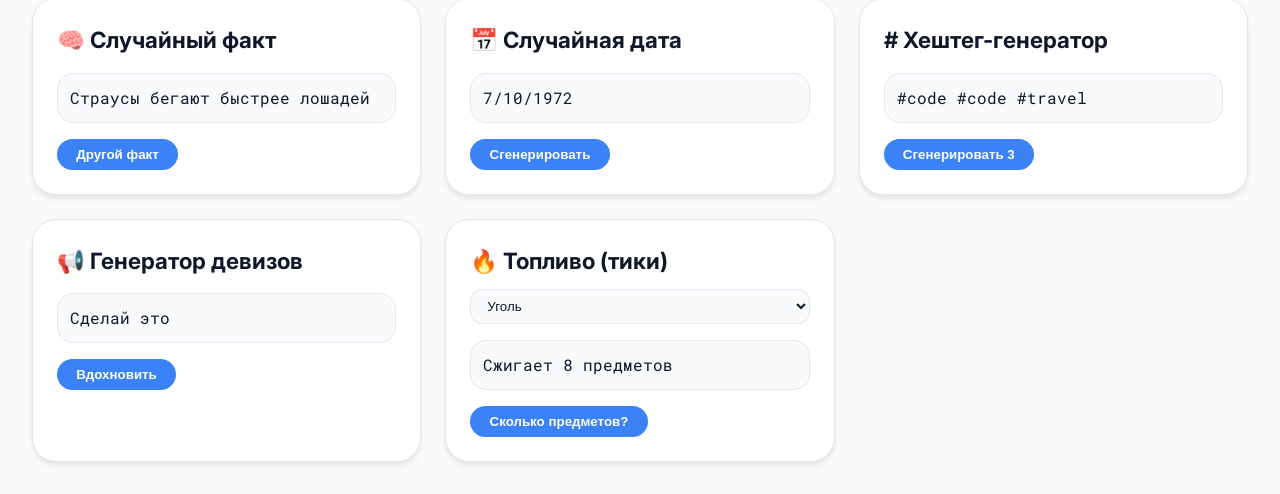
==== commit b273a634: "Коммит" ====
--- a/index.html
+++ b/index.html
@@ -1 +1 @@
-<!DOCTYPE html><html lang="ru"><head><meta charset="UTF-8"><meta name="viewport" content="width=device-width,initial-scale=1,viewport-fit=cover"><title>Ultimate Generator Hub | 20+ tools & calculators</title><script async src="https://www.googletagmanager.com/gtag/js?id=G-XFB7FKH237"></script><script>window.dataLayer=window.dataLayer||[];function gtag(){dataLayer.push(arguments);}gtag('js',new Date());gtag('config','G-XFB7FKH237');</script><script>(function(w,d,s,l,i){w[l]=w[l]||[];w[l].push({'gtm.start':new Date().getTime(),event:'gtm.js'});var f=d.getElementsByTagName(s)[0],j=d.createElement(s),dl=l!='dataLayer'?'&l='+l:'';j.async=true;j.src='https://www.googletagmanager.com/gtm.js?id='+i+dl;f.parentNode.insertBefore(j,f);})(window,document,'script','dataLayer','GTM-5GGFJCRD');</script><meta name="p:domain_verify" content="9713b4cb88685060920055e801788391"/><script type="text/javascript">(function(m,e,t,r,i,k,a){m[i]=m[i]||function(){(m[i].a=m[i].a||[]).push(arguments)};m[i].l=1*new Date();for(var j=0;j<document.scripts.length;j++){if(document.scripts[j].src===r){return;}}k=e.createElement(t),a=e.getElementsByTagName(t)[0],k.async=1,k.src=r,a.parentNode.insertBefore(k,a)})(window,document,'script','https://mc.yandex.ru/metrika/tag.js?id=109147975','ym');ym(109147975,'init',{ssr:true,webvisor:true,clickmap:true,ecommerce:"dataLayer",referrer:document.referrer,url:location.href,accurateTrackBounce:true,trackLinks:true});</script><noscript><div><img src="https://mc.yandex.ru/watch/109147975" style="position:absolute;left:-9999px;" alt=""/></div></noscript><meta name="description" content="Мощнейший набор генераторов и калькуляторов: пароли, Minecraft, цвета, числа, QR, ИМТ, монетка, кубики, конвертер валют и многое другое. Адаптивный, 6 языков, доступность."><meta name="keywords" content="генератор паролей, калькулятор майнкрафт, генератор чисел, генератор имен, случайный факт, qr код, бросок кубика, конвертер валют, ИМТ, генератор цветов, генератор uuid, xkcd password, шутки, хештеги, девизы"><meta name="author" content="Generator Hub"><meta name="robots" content="index,follow"><meta name="googlebot" content="index,follow"><meta name="revisit-after" content="1 day"><meta name="language" content="ru"><meta name="distribution" content="global"><meta name="rating" content="general"><meta name="referrer" content="strict-origin-when-cross-origin"><meta name="format-detection" content="telephone=no"><meta name="theme-color" content="#1a1a2e" media="(prefers-color-scheme: dark)"><meta name="theme-color" content="#f5f5f7" media="(prefers-color-scheme: light)"><meta name="mobile-web-app-capable" content="yes"><meta name="apple-mobile-web-app-status-bar-style" content="black-translucent"><meta name="apple-mobile-web-app-title" content="GenHub"><meta name="msapplication-TileColor" content="#1a1a2e"><meta name="msapplication-config" content="/browserconfig.xml"><link rel="canonical" href="https://generators-for-everyone.github.io/"><link rel="alternate" hreflang="ru" href="https://generators-for-everyone.github.io/"><link rel="alternate" hreflang="en" href="https://generators-for-everyone.github.io/?lang=en"><link rel="alternate" hreflang="de" href="https://generators-for-everyone.github.io/?lang=de"><link rel="alternate" hreflang="es" href="https://generators-for-everyone.github.io/?lang=es"><link rel="alternate" hreflang="zh-Hans" href="https://generators-for-everyone.github.io/?lang=hans"><link rel="alternate" hreflang="zh-Hant" href="https://generators-for-everyone.github.io/?lang=hant"><link rel="alternate" hreflang="x-default" href="https://generators-for-everyone.github.io/"><meta property="og:type" content="website"><meta property="og:url" content="https://generators-for-everyone.github.io/"><meta property="og:title" content="Ultimate Generator Hub"><meta property="og:description" content="20+ генераторов, калькуляторы для Minecraft, пароли, числа, QR, ИМТ, кубики и монетки – всё в одном месте."><meta property="og:image" content="https://generators-for-everyone.github.io/assets/og-image.jpg"><meta property="og:image:width" content="1200"><meta property="og:image:height" content="630"><meta property="og:locale" content="ru_RU"><meta property="og:locale:alternate" content="en_US"><meta property="og:locale:alternate" content="de_DE"><meta property="og:locale:alternate" content="es_ES"><meta property="og:locale:alternate" content="zh_CN"><meta property="og:locale:alternate" content="zh_TW"><meta property="og:site_name" content="Generator Hub"><meta name="twitter:card" content="summary_large_image"><meta name="twitter:url" content="https://generators-for-everyone.github.io/"><meta name="twitter:title" content="Ultimate Generator Hub"><meta name="twitter:description" content="Мощный мультитул: генераторы, калькуляторы, инструменты для Minecraft, доступность, 6 языков."><meta name="twitter:image" content="https://generators-for-everyone.github.io/assets/twitter-image.jpg"><link rel="icon" type="image/svg+xml" href="/assets/favicon/favicon.svg"><link rel="icon" type="image/png" sizes="16x16" href="/assets/favicon/favicon-16x16.png"><link rel="icon" type="image/png" sizes="32x32" href="/assets/favicon/favicon-32x32.png"><link rel="icon" type="image/png" sizes="48x48" href="/assets/favicon/favicon-48x48.png"><link rel="icon" type="image/png" sizes="96x96" href="/assets/favicon/favicon-96x96.png"><link rel="icon" type="image/png" sizes="120x120" href="/assets/favicon/favicon-120x120.png"><link rel="icon" type="image/png" sizes="180x180" href="/assets/favicon/favicon-180x180.png"><link rel="icon" type="image/x-icon" href="/assets/favicon/favicon.ico"><link rel="icon" type="image/webp" sizes="16x16" href="/assets/favicon/favicon-16x16.webp"><link rel="icon" type="image/webp" sizes="32x32" href="/assets/favicon/favicon-32x32.webp"><link rel="icon" type="image/webp" sizes="48x48" href="/assets/favicon/favicon-48x48.webp"><link rel="icon" type="image/webp" sizes="120x120" href="/assets/favicon/favicon-120x120.webp"><link rel="apple-touch-icon" href="/assets/favicon/apple-touch-icon.png"><link rel="apple-touch-icon" sizes="57x57" href="/assets/favicon/apple-icon-57x57.png"><link rel="apple-touch-icon" sizes="60x60" href="/assets/favicon/apple-icon-60x60.png"><link rel="apple-touch-icon" sizes="72x72" href="/assets/favicon/apple-icon-72x72.png"><link rel="apple-touch-icon" sizes="76x76" href="/assets/favicon/apple-icon-76x76.png"><link rel="apple-touch-icon" sizes="114x114" href="/assets/favicon/apple-icon-114x114.png"><link rel="apple-touch-icon" sizes="120x120" href="/assets/favicon/apple-touch-icon-120x120.png"><link rel="apple-touch-icon" sizes="144x144" href="/assets/favicon/apple-touch-icon-144x144.png"><link rel="apple-touch-icon" sizes="152x152" href="/assets/favicon/apple-touch-icon-152x152.png"><link rel="apple-touch-icon" sizes="167x167" href="/assets/favicon/apple-touch-icon-167x167.png"><link rel="apple-touch-icon" sizes="180x180" href="/assets/favicon/apple-icon-180x180.png"><link rel="mask-icon" href="/assets/favicon/maskable-icon-512x512.png" color="#5bbad5"><link rel="manifest" href="/manifest.json"><meta name="msapplication-TileImage" content="/assets/favicon/mstile-150x150.png"><meta name="msapplication-square70x70logo" content="/assets/favicon/mstile-70x70.png"><meta name="msapplication-square150x150logo" content="/assets/favicon/mstile-150x150.png"><meta name="msapplication-square310x310logo" content="/assets/favicon/mstile-310x310.png"><link rel="shortcut icon" href="/assets/favicon/favicon.ico"><link rel="preconnect" href="https://fonts.googleapis.com"><link rel="preconnect" href="https://fonts.gstatic.com" crossorigin><link href="https://fonts.googleapis.com/css2?family=Inter:opsz,wght@14..32,300..700&family=Roboto+Mono&display=swap" rel="stylesheet"><link rel="stylesheet" href="/style.css"><script src="/script.js" defer></script><script type="application/ld+json">{"@context":"https://schema.org","@type":"WebSite","name":"Ultimate Generator Hub","url":"https://generators-for-everyone.github.io/","description":"Мощнейший набор генераторов и калькуляторов","potentialAction":{"@type":"SearchAction","target":"https://generators-for-everyone.github.io/?q={search_term_string}","query-input":"required name=search_term_string"},"inLanguage":["ru","en","de","es","zh","zh"]}</script></head><body><noscript><iframe src="https://www.googletagmanager.com/ns.html?id=GTM-5GGFJCRD" height="0" width="0" style="display:none;visibility:hidden"></iframe></noscript><div id="accessibility-panel" class="a11y-panel hidden"><button id="zoom-out" data-i18n="zoomOut" aria-label="Уменьшить масштаб">A-</button><button id="zoom-reset" data-i18n="zoomReset" aria-label="Сброс">A</button><button id="zoom-in" data-i18n="zoomIn" aria-label="Увеличить масштаб">A+</button><button id="toggle-serif" data-i18n="toggleSerif" aria-label="Шрифт с засечками">Serif</button><button id="toggle-contrast" data-i18n="toggleContrast" aria-label="Высокий контраст">Контраст</button></div><header class="app-header"><div class="logo" data-i18n="logo">✨ GenHub</div><div class="controls"><div class="lang-switcher"><button data-lang="ru" class="lang-btn"><img src="/assets/lang/ru.svg" alt="Русский" width="24" height="18"></button><button data-lang="en" class="lang-btn"><img src="/assets/lang/en.svg" alt="English" width="24" height="18"></button><button data-lang="de" class="lang-btn"><img src="/assets/lang/de.svg" alt="Deutsch" width="24" height="18"></button><button data-lang="es" class="lang-btn"><img src="/assets/lang/es.svg" alt="Español" width="24" height="18"></button><button data-lang="hans" class="lang-btn"><img src="/assets/lang/hans.svg" alt="简体中文" width="24" height="18"></button><button data-lang="hant" class="lang-btn"><img src="/assets/lang/hant.svg" alt="繁體中文" width="24" height="18"></button></div><button id="theme-toggle" data-i18n="themeToggle" aria-label="Тема">🌓</button><button id="accessibility-toggle" data-i18n="accessibilityToggle" aria-label="Версия для слабовидящих">👓</button><button id="version-toggle" data-i18n="versionToggle" aria-label="Версия сайта">📱💻</button></div></header><main><div class="generator-grid" id="generator-grid"></div></main><nav class="mobile-tabbar" id="mobile-tabbar"><button data-category="all" class="tab-btn active" data-i18n="tabAll">🏠 Все</button><button data-category="security" class="tab-btn" data-i18n="tabSecurity">🔐 Пароли</button><button data-category="minecraft" class="tab-btn" data-i18n="tabMinecraft">⛏️ Minecraft</button><button data-category="math" class="tab-btn" data-i18n="tabMath">📊 Калькуляторы</button><button data-category="fun" class="tab-btn" data-i18n="tabFun">🎲 Развлечения</button></nav></body></html>+<!DOCTYPE html><html lang="ru"><head><meta charset="UTF-8"><meta name="viewport" content="width=device-width,initial-scale=1,viewport-fit=cover"><title>Ultimate Generator Hub | 20+ tools & calculators</title><meta name="google-site-verification" content="wH9agZ1jCtbwjoILI4Ds2IPAtlupiAVBGaOBYqVKOjc" /><script async src="https://www.googletagmanager.com/gtag/js?id=G-XFB7FKH237"></script><script>window.dataLayer=window.dataLayer||[];function gtag(){dataLayer.push(arguments);}gtag('js',new Date());gtag('config','G-XFB7FKH237');</script><script>(function(w,d,s,l,i){w[l]=w[l]||[];w[l].push({'gtm.start':new Date().getTime(),event:'gtm.js'});var f=d.getElementsByTagName(s)[0],j=d.createElement(s),dl=l!='dataLayer'?'&l='+l:'';j.async=true;j.src='https://www.googletagmanager.com/gtm.js?id='+i+dl;f.parentNode.insertBefore(j,f);})(window,document,'script','dataLayer','GTM-5GGFJCRD');</script><meta name="p:domain_verify" content="9713b4cb88685060920055e801788391"/><script type="text/javascript">(function(m,e,t,r,i,k,a){m[i]=m[i]||function(){(m[i].a=m[i].a||[]).push(arguments)};m[i].l=1*new Date();for(var j=0;j<document.scripts.length;j++){if(document.scripts[j].src===r){return;}}k=e.createElement(t),a=e.getElementsByTagName(t)[0],k.async=1,k.src=r,a.parentNode.insertBefore(k,a)})(window,document,'script','https://mc.yandex.ru/metrika/tag.js?id=109147975','ym');ym(109147975,'init',{ssr:true,webvisor:true,clickmap:true,ecommerce:"dataLayer",referrer:document.referrer,url:location.href,accurateTrackBounce:true,trackLinks:true});</script><noscript><div><img src="https://mc.yandex.ru/watch/109147975" style="position:absolute;left:-9999px;" alt=""/></div></noscript><meta name="description" content="Мощнейший набор генераторов и калькуляторов: пароли, Minecraft, цвета, числа, QR, ИМТ, монетка, кубики, конвертер валют и многое другое. Адаптивный, 6 языков, доступность."><meta name="keywords" content="генератор паролей, калькулятор майнкрафт, генератор чисел, генератор имен, случайный факт, qr код, бросок кубика, конвертер валют, ИМТ, генератор цветов, генератор uuid, xkcd password, шутки, хештеги, девизы"><meta name="author" content="Generator Hub"><meta name="robots" content="index,follow"><meta name="googlebot" content="index,follow"><meta name="revisit-after" content="1 day"><meta name="language" content="ru"><meta name="distribution" content="global"><meta name="rating" content="general"><meta name="referrer" content="strict-origin-when-cross-origin"><meta name="format-detection" content="telephone=no"><meta name="theme-color" content="#1a1a2e" media="(prefers-color-scheme: dark)"><meta name="theme-color" content="#f5f5f7" media="(prefers-color-scheme: light)"><meta name="mobile-web-app-capable" content="yes"><meta name="apple-mobile-web-app-status-bar-style" content="black-translucent"><meta name="apple-mobile-web-app-title" content="GenHub"><meta name="msapplication-TileColor" content="#1a1a2e"><meta name="msapplication-config" content="/browserconfig.xml"><link rel="canonical" href="https://generators-for-everyone.github.io/"><link rel="alternate" hreflang="ru" href="https://generators-for-everyone.github.io/"><link rel="alternate" hreflang="en" href="https://generators-for-everyone.github.io/?lang=en"><link rel="alternate" hreflang="de" href="https://generators-for-everyone.github.io/?lang=de"><link rel="alternate" hreflang="es" href="https://generators-for-everyone.github.io/?lang=es"><link rel="alternate" hreflang="zh-Hans" href="https://generators-for-everyone.github.io/?lang=hans"><link rel="alternate" hreflang="zh-Hant" href="https://generators-for-everyone.github.io/?lang=hant"><link rel="alternate" hreflang="x-default" href="https://generators-for-everyone.github.io/"><meta property="og:type" content="website"><meta property="og:url" content="https://generators-for-everyone.github.io/"><meta property="og:title" content="Ultimate Generator Hub"><meta property="og:description" content="20+ генераторов, калькуляторы для Minecraft, пароли, числа, QR, ИМТ, кубики и монетки – всё в одном месте."><meta property="og:image" content="https://generators-for-everyone.github.io/assets/og-image.jpg"><meta property="og:image:width" content="1200"><meta property="og:image:height" content="630"><meta property="og:locale" content="ru_RU"><meta property="og:locale:alternate" content="en_US"><meta property="og:locale:alternate" content="de_DE"><meta property="og:locale:alternate" content="es_ES"><meta property="og:locale:alternate" content="zh_CN"><meta property="og:locale:alternate" content="zh_TW"><meta property="og:site_name" content="Generator Hub"><meta name="twitter:card" content="summary_large_image"><meta name="twitter:url" content="https://generators-for-everyone.github.io/"><meta name="twitter:title" content="Ultimate Generator Hub"><meta name="twitter:description" content="Мощный мультитул: генераторы, калькуляторы, инструменты для Minecraft, доступность, 6 языков."><meta name="twitter:image" content="https://generators-for-everyone.github.io/assets/twitter-image.jpg"><link rel="icon" type="image/svg+xml" href="/assets/favicon/favicon.svg"><link rel="icon" type="image/png" sizes="16x16" href="/assets/favicon/favicon-16x16.png"><link rel="icon" type="image/png" sizes="32x32" href="/assets/favicon/favicon-32x32.png"><link rel="icon" type="image/png" sizes="48x48" href="/assets/favicon/favicon-48x48.png"><link rel="icon" type="image/png" sizes="96x96" href="/assets/favicon/favicon-96x96.png"><link rel="icon" type="image/png" sizes="120x120" href="/assets/favicon/favicon-120x120.png"><link rel="icon" type="image/png" sizes="180x180" href="/assets/favicon/favicon-180x180.png"><link rel="icon" type="image/x-icon" href="/assets/favicon/favicon.ico"><link rel="icon" type="image/webp" sizes="16x16" href="/assets/favicon/favicon-16x16.webp"><link rel="icon" type="image/webp" sizes="32x32" href="/assets/favicon/favicon-32x32.webp"><link rel="icon" type="image/webp" sizes="48x48" href="/assets/favicon/favicon-48x48.webp"><link rel="icon" type="image/webp" sizes="120x120" href="/assets/favicon/favicon-120x120.webp"><link rel="apple-touch-icon" href="/assets/favicon/apple-touch-icon.png"><link rel="apple-touch-icon" sizes="57x57" href="/assets/favicon/apple-icon-57x57.png"><link rel="apple-touch-icon" sizes="60x60" href="/assets/favicon/apple-icon-60x60.png"><link rel="apple-touch-icon" sizes="72x72" href="/assets/favicon/apple-icon-72x72.png"><link rel="apple-touch-icon" sizes="76x76" href="/assets/favicon/apple-icon-76x76.png"><link rel="apple-touch-icon" sizes="114x114" href="/assets/favicon/apple-icon-114x114.png"><link rel="apple-touch-icon" sizes="120x120" href="/assets/favicon/apple-touch-icon-120x120.png"><link rel="apple-touch-icon" sizes="144x144" href="/assets/favicon/apple-touch-icon-144x144.png"><link rel="apple-touch-icon" sizes="152x152" href="/assets/favicon/apple-touch-icon-152x152.png"><link rel="apple-touch-icon" sizes="167x167" href="/assets/favicon/apple-touch-icon-167x167.png"><link rel="apple-touch-icon" sizes="180x180" href="/assets/favicon/apple-icon-180x180.png"><link rel="mask-icon" href="/assets/favicon/maskable-icon-512x512.png" color="#5bbad5"><link rel="manifest" href="/manifest.json"><meta name="msapplication-TileImage" content="/assets/favicon/mstile-150x150.png"><meta name="msapplication-square70x70logo" content="/assets/favicon/mstile-70x70.png"><meta name="msapplication-square150x150logo" content="/assets/favicon/mstile-150x150.png"><meta name="msapplication-square310x310logo" content="/assets/favicon/mstile-310x310.png"><link rel="shortcut icon" href="/assets/favicon/favicon.ico"><link rel="preconnect" href="https://fonts.googleapis.com"><link rel="preconnect" href="https://fonts.gstatic.com" crossorigin><link href="https://fonts.googleapis.com/css2?family=Inter:opsz,wght@14..32,300..700&family=Roboto+Mono&display=swap" rel="stylesheet"><link rel="stylesheet" href="/style.css"><script src="/script.js" defer></script><script type="application/ld+json">{"@context":"https://schema.org","@type":"WebSite","name":"Ultimate Generator Hub","url":"https://generators-for-everyone.github.io/","description":"Мощнейший набор генераторов и калькуляторов","potentialAction":{"@type":"SearchAction","target":"https://generators-for-everyone.github.io/?q={search_term_string}","query-input":"required name=search_term_string"},"inLanguage":["ru","en","de","es","zh","zh"]}</script></head><body><noscript><iframe src="https://www.googletagmanager.com/ns.html?id=GTM-5GGFJCRD" height="0" width="0" style="display:none;visibility:hidden"></iframe></noscript><div id="accessibility-panel" class="a11y-panel hidden"><button id="zoom-out" data-i18n="zoomOut" aria-label="Уменьшить масштаб">A-</button><button id="zoom-reset" data-i18n="zoomReset" aria-label="Сброс">A</button><button id="zoom-in" data-i18n="zoomIn" aria-label="Увеличить масштаб">A+</button><button id="toggle-serif" data-i18n="toggleSerif" aria-label="Шрифт с засечками">Serif</button><button id="toggle-contrast" data-i18n="toggleContrast" aria-label="Высокий контраст">Контраст</button></div><header class="app-header"><div class="logo" data-i18n="logo">✨ GenHub</div><div class="controls"><div class="lang-switcher"><button data-lang="ru" class="lang-btn"><img src="/assets/lang/ru.svg" alt="Русский" width="24" height="18"></button><button data-lang="en" class="lang-btn"><img src="/assets/lang/en.svg" alt="English" width="24" height="18"></button><button data-lang="de" class="lang-btn"><img src="/assets/lang/de.svg" alt="Deutsch" width="24" height="18"></button><button data-lang="es" class="lang-btn"><img src="/assets/lang/es.svg" alt="Español" width="24" height="18"></button><button data-lang="hans" class="lang-btn"><img src="/assets/lang/hans.svg" alt="简体中文" width="24" height="18"></button><button data-lang="hant" class="lang-btn"><img src="/assets/lang/hant.svg" alt="繁體中文" width="24" height="18"></button></div><button id="theme-toggle" data-i18n="themeToggle" aria-label="Тема">🌓</button><button id="accessibility-toggle" data-i18n="accessibilityToggle" aria-label="Версия для слабовидящих">👓</button><button id="version-toggle" data-i18n="versionToggle" aria-label="Версия сайта">📱💻</button></div></header><main><div class="generator-grid" id="generator-grid"></div></main><nav class="mobile-tabbar" id="mobile-tabbar"><button data-category="all" class="tab-btn active" data-i18n="tabAll">🏠 Все</button><button data-category="security" class="tab-btn" data-i18n="tabSecurity">🔐 Пароли</button><button data-category="minecraft" class="tab-btn" data-i18n="tabMinecraft">⛏️ Minecraft</button><button data-category="math" class="tab-btn" data-i18n="tabMath">📊 Калькуляторы</button><button data-category="fun" class="tab-btn" data-i18n="tabFun">🎲 Развлечения</button></nav></body></html>
